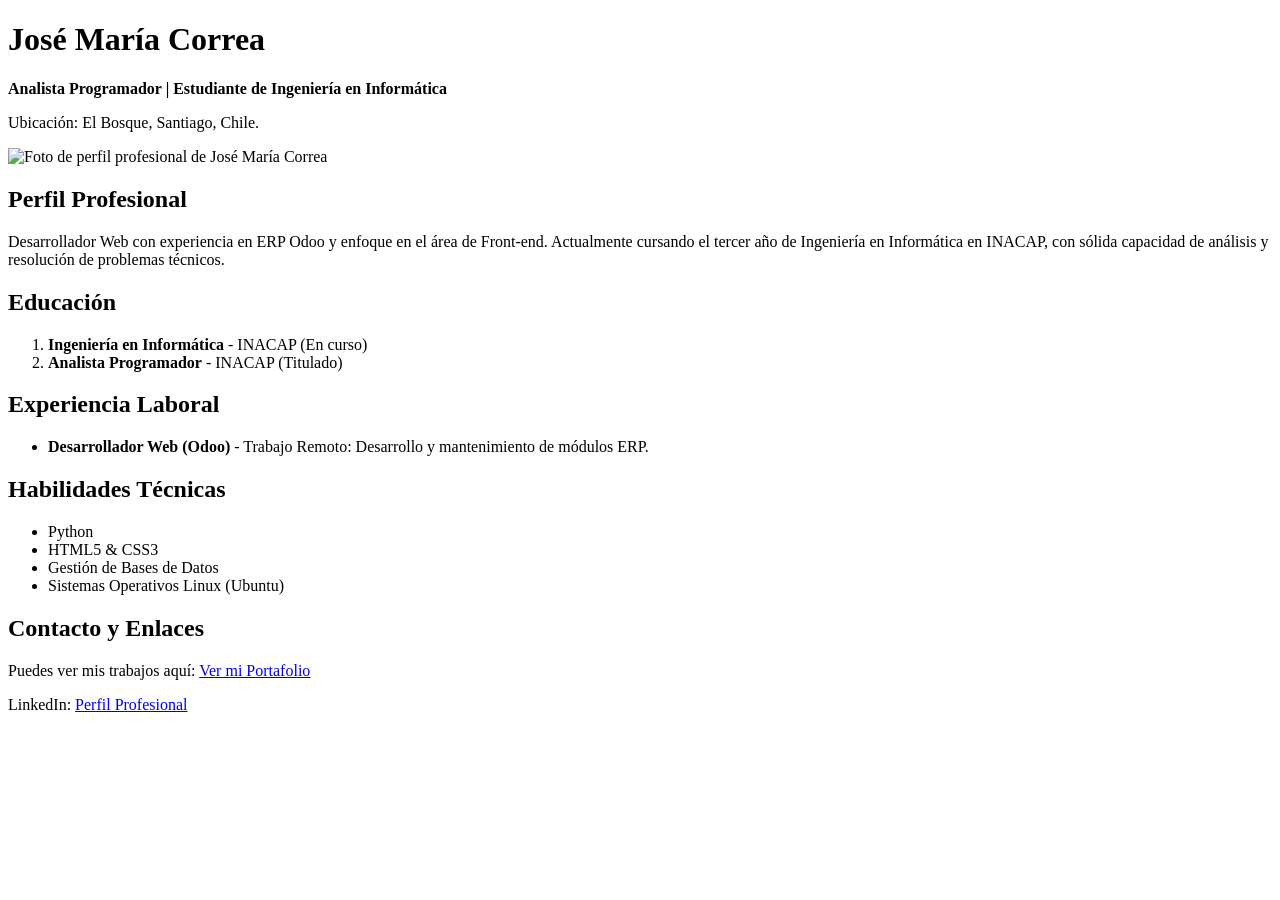
==== index.html @ b93e1100 "Primera versión de mi CV" ====
<!DOCTYPE html>
<html lang="es">

<head>
    <meta charset="UTF-8">
    <title>CV - José María Correa</title>
</head>

<body>

    <h1>José María Correa</h1>
    <p><strong>Analista Programador | Estudiante de Ingeniería en Informática</strong></p>
    <p>Ubicación: El Bosque, Santiago, Chile.</p>

    <img src="/Ejercicio 1/source/index/foto-perfil.jpeg" alt="Foto de perfil profesional de José María Correa"
        width="200">

    <h2>Perfil Profesional</h2>
    <p>Desarrollador Web con experiencia en ERP Odoo y enfoque en el área de Front-end. Actualmente cursando el tercer
        año de Ingeniería en Informática en INACAP, con sólida capacidad de análisis y resolución de problemas técnicos.
    </p>

    <h2>Educación</h2>
    <ol>
        <li><strong>Ingeniería en Informática</strong> - INACAP (En curso)</li>
        <li><strong>Analista Programador</strong> - INACAP (Titulado)</li>
    </ol>

    <h2>Experiencia Laboral</h2>
    <ul>
        <li><strong>Desarrollador Web (Odoo)</strong> - Trabajo Remoto: Desarrollo y mantenimiento de módulos ERP.</li>
        <!-- <li><strong>Analista Programador</strong> - Proyecto Social Municipal: Implementación de laboratorio tecnológico
            comunitario.</li> -->
    </ul>

    <h2>Habilidades Técnicas</h2>
    <ul>
        <li>Python</li>
        <li>HTML5 & CSS3</li>
        <li>Gestión de Bases de Datos</li>
        <li>Sistemas Operativos Linux (Ubuntu)</li>
    </ul>

    <h2>Contacto y Enlaces</h2>
    <p>Puedes ver mis trabajos aquí: <a href="portafolio.html">Ver mi Portafolio</a></p>
    <p>LinkedIn: <a href="https://www.linkedin.com/in/josemariacorrea/" target="_blank">Perfil Profesional</a></p>

</body>

</html>
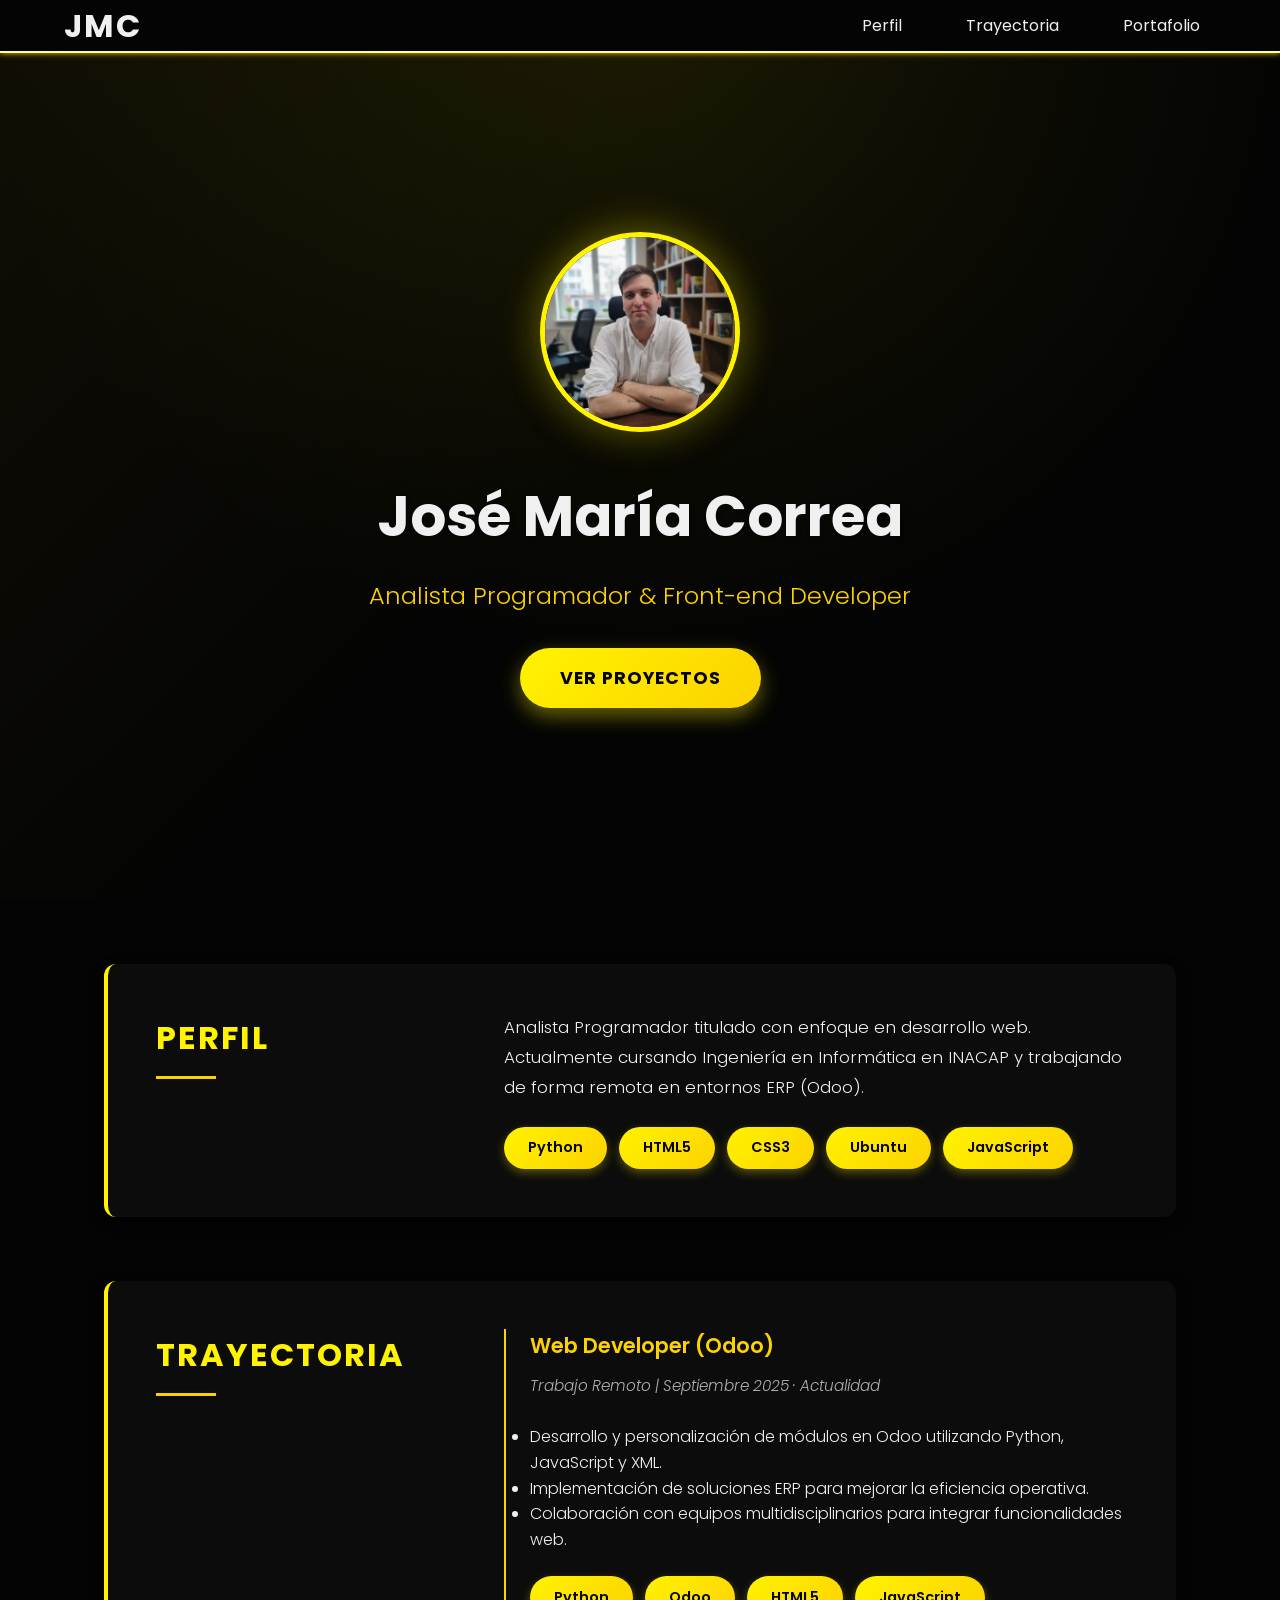
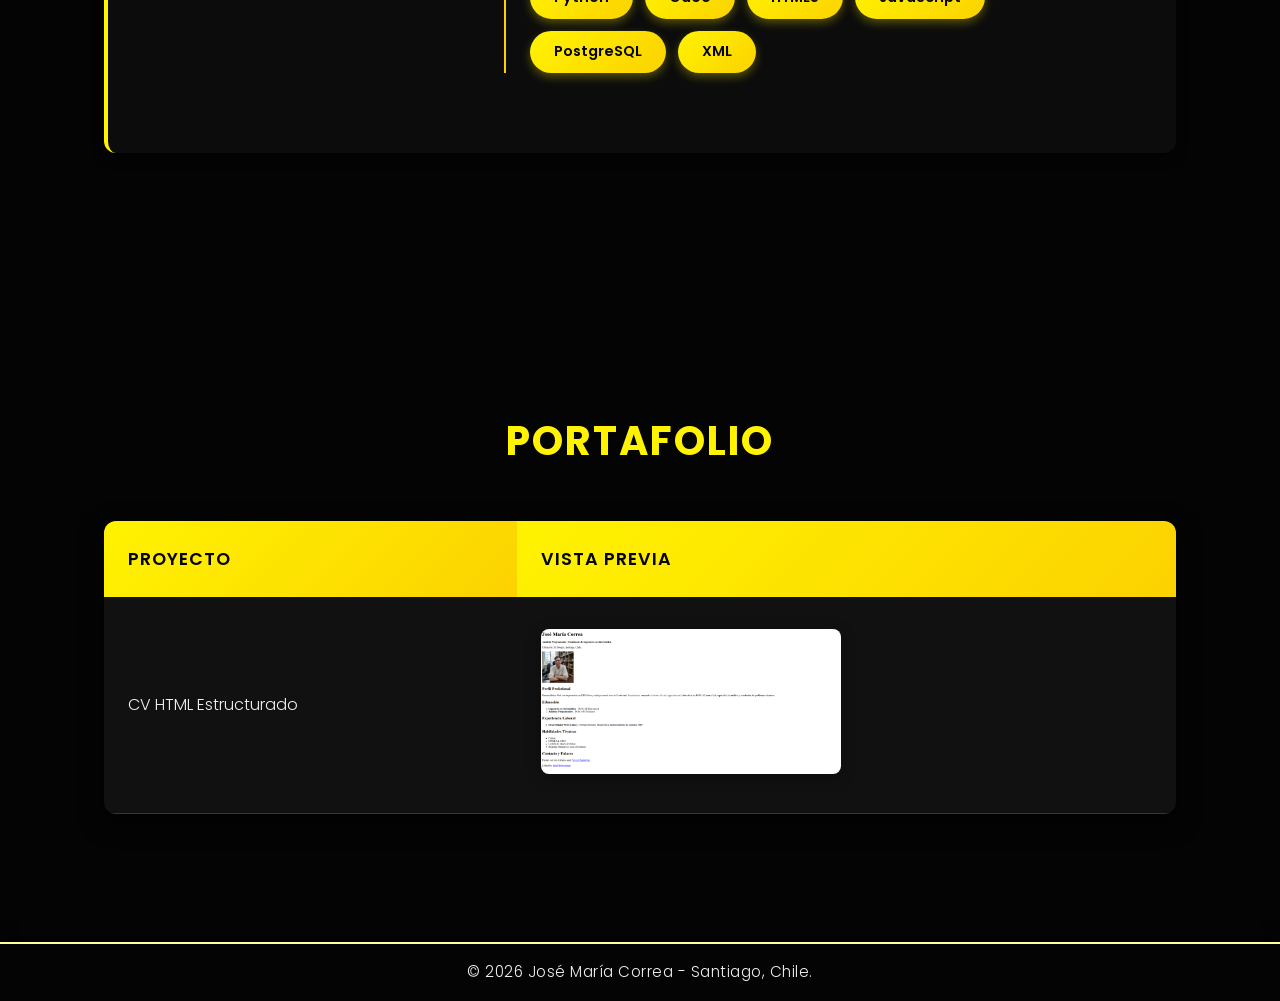
==== commit 589bd275: "Refactor: consolidate CV into a single page with modern design and reorganize file structure" ====
--- a/index.html
+++ b/index.html
@@ -3,48 +3,100 @@
 
 <head>
     <meta charset="UTF-8">
-    <title>CV - José María Correa</title>
+    <meta name="viewport" content="width=device-width, initial-scale=1.0">
+    <title>José María Correa | Web Developer</title>
+    <link rel="preconnect" href="https://fonts.googleapis.com">
+    <link rel="preconnect" href="https://fonts.gstatic.com" crossorigin>
+    <link href="https://fonts.googleapis.com/css2?family=Poppins:wght@300;400;600;700&display=swap" rel="stylesheet">
+    <link rel="stylesheet" href="style.css">
 </head>
 
 <body>
+    <nav class="navbar">
+        <a href="#inicio" class="logo">JMC</a>
 
-    <h1>José María Correa</h1>
-    <p><strong>Analista Programador | Estudiante de Ingeniería en Informática</strong></p>
-    <p>Ubicación: El Bosque, Santiago, Chile.</p>
+        <ul class="nav-links">
+            <li><a href="#Perfil">Perfil</a></li>
+            <li><a href="#Trayectoria">Trayectoria</a></li>
+            <li><a href="#portafolio">Portafolio</a></li>
+        </ul>
+    </nav>
 
-    <img src="/Ejercicio 1/source/index/foto-perfil.jpeg" alt="Foto de perfil profesional de José María Correa"
-        width="200">
 
-    <h2>Perfil Profesional</h2>
-    <p>Desarrollador Web con experiencia en ERP Odoo y enfoque en el área de Front-end. Actualmente cursando el tercer
-        año de Ingeniería en Informática en INACAP, con sólida capacidad de análisis y resolución de problemas técnicos.
-    </p>
+    <header id="inicio" class="hero">
+        <div class="hero-content">
+            <img src="source/foto-perfil.jpeg" alt="José María Correa" class="hero-img">
+            <h1>José María Correa</h1>
+            <p>Analista Programador & Front-end Developer</p>
+            <a href="#portafolio" class="cta-btn">Ver Proyectos</a>
+        </div>
+    </header>
 
-    <h2>Educación</h2>
-    <ol>
-        <li><strong>Ingeniería en Informática</strong> - INACAP (En curso)</li>
-        <li><strong>Analista Programador</strong> - INACAP (Titulado)</li>
-    </ol>
+    <div class="container">
+        <section id="Perfil" class="section-grid">
+            <div class="section-title">
+                <h2>Perfil</h2>
+            </div>
+            <div class="section-content">
+                <p>Analista Programador titulado con enfoque en desarrollo web. Actualmente cursando Ingeniería en
+                    Informática en INACAP y trabajando de forma remota en entornos ERP (Odoo).</p>
+                <div class="skills-tags">
+                    <span>Python</span> <span>HTML5</span> <span>CSS3</span> <span>Ubuntu</span> <span>JavaScript</span>
+                </div>
+            </div>
+        </section>
 
-    <h2>Experiencia Laboral</h2>
-    <ul>
-        <li><strong>Desarrollador Web (Odoo)</strong> - Trabajo Remoto: Desarrollo y mantenimiento de módulos ERP.</li>
-        <!-- <li><strong>Analista Programador</strong> - Proyecto Social Municipal: Implementación de laboratorio tecnológico
-            comunitario.</li> -->
-    </ul>
+        <section id="Trayectoria" class="section-grid">
+            <div class="section-title">
+                <h2>Trayectoria</h2>
+            </div>
+            <div class="section-content">
+                <div class="job">
+                    <h3>Web Developer (Odoo)</h3>
+                    <p><em>Trabajo Remoto | Septiembre 2025 · Actualidad</em></p>
+                    <ul>
+                        <li>Desarrollo y personalización de módulos en Odoo utilizando Python, JavaScript y XML.</li>
+                        <li>Implementación de soluciones ERP para mejorar la eficiencia operativa.</li>
+                        <li>Colaboración con equipos multidisciplinarios para integrar funcionalidades web.</li>
+                    </ul>
+                    <div class="skills-tags">
+                        <span>Python</span> <span>Odoo</span> <span>HTML5</span> <span>JavaScript</span>
+                        <span>PostgreSQL</span>
+                        <span>XML</span>
+                    </div>
+                </div>
+            </div>
+        </section>
+    </div>
 
-    <h2>Habilidades Técnicas</h2>
-    <ul>
-        <li>Python</li>
-        <li>HTML5 & CSS3</li>
-        <li>Gestión de Bases de Datos</li>
-        <li>Sistemas Operativos Linux (Ubuntu)</li>
-    </ul>
+    <section id="portafolio" class="portfolio-section">
+        <div class="container">
+            <h2>Portafolio</h2>
+            <table class="modern-table">
+                <thead>
+                    <tr>
+                        <th>Proyecto</th>
+                        <th>Vista Previa</th>
+                    </tr>
+                </thead>
+                <tbody>
+                    <tr>
+                        <td>CV HTML Estructurado</td>
+                        <td><img src="source/screenshot-cv.png" alt="Vista previa"></td>
+                    </tr>
+                    <!--                     
+                    <tr>
+                        <td>Ciber cafe comunitario municipalidad EL Bosque</td>
+                        <td>(Solo nombre)</td>
+                    </tr> -->
+                </tbody>
+            </table>
+        </div>
+    </section>
 
-    <h2>Contacto y Enlaces</h2>
-    <p>Puedes ver mis trabajos aquí: <a href="portafolio.html">Ver mi Portafolio</a></p>
-    <p>LinkedIn: <a href="https://www.linkedin.com/in/josemariacorrea/" target="_blank">Perfil Profesional</a></p>
-
+    <footer class="main-footer">
+        <p>© 2026 José María Correa - Santiago, Chile.</p>
+    </footer>
 </body>
 
 </html>
--- a/style.css
+++ b/style.css
@@ -0,0 +1,487 @@
+/* Fuente Poppins */
+@import url('https://fonts.googleapis.com/css2?family=Poppins:wght@300;400;600;700&display=swap');
+
+/* Colores y estilos */
+:root {
+    /* 60% - Color Dominante */
+    --bg-dark: #040404;
+    --color-black: #040404;
+
+    /* 30% - Color Secundario */
+    --text-white: #F0F0F0;
+    --color-white: #F0F0F0;
+    --color-grey: #B1B1B1;
+
+    /* 10% - Colores de Acento */
+    --primary: #FFF300;
+    /* Amarillo brillante */
+    --secondary: #fcd200;
+    /* Amarillo dorado */
+    --accent-light: #ffff99;
+    /* Amarillo claro */
+
+    /* Sombras y efectos */
+    --shadow-md: 0px 4px 12px rgba(0, 0, 0, 0.5);
+    --shadow-lg: 0px 8px 24px rgba(0, 0, 0, 0.7);
+    --shadow-yellow: 0px 0px 20px rgba(255, 243, 0, 0.3);
+
+    /* Espaciado */
+    --spacing-xs: 0.5rem;
+    --spacing-sm: 1rem;
+    --spacing-md: 2rem;
+    --spacing-lg: 4rem;
+}
+
+*,
+::after,
+::before {
+    margin: 0;
+    padding: 0;
+    box-sizing: border-box;
+}
+
+html {
+    font-size: 16px;
+    scroll-behavior: smooth;
+}
+
+body {
+    background-color: var(--bg-dark);
+    color: var(--text-white);
+    font-family: 'Poppins', sans-serif;
+    font-size: 1rem;
+    font-weight: 300;
+    line-height: 1.6;
+    overflow-x: hidden;
+}
+
+/* NAVBAR */
+.navbar {
+    position: fixed;
+    top: 0;
+    left: 0;
+    right: 0;
+    z-index: 1030;
+    display: flex;
+    flex-wrap: wrap;
+    align-items: center;
+    justify-content: space-between;
+    padding: 0 5%;
+    min-height: 50px;
+    background-color: var(--color-black);
+    border-bottom: 2px solid var(--accent-light);
+    box-shadow: 0px 0px 6px var(--secondary);
+    backdrop-filter: blur(10px);
+    transition: all 0.3s ease;
+}
+
+/* Estilo base del Logo */
+.logo {
+    font-size: 2rem;
+    font-weight: 700;
+    color: var(--text-white);
+    text-decoration: none;
+    transition: all 0.3s ease;
+    cursor: pointer;
+    letter-spacing: 2px;
+}
+
+/* Efecto al pasar el mouse */
+.logo:hover {
+    color: var(--secondary);
+    text-shadow: 0 0 15px var(--secondary), 0 0 30px var(--secondary);
+    transform: scale(1.05);
+}
+
+.nav-links {
+    display: flex;
+    list-style: none;
+    gap: 2rem;
+    align-items: center;
+}
+
+.nav-links a {
+    color: var(--text-white);
+    text-decoration: none;
+    font-weight: 400;
+    font-size: 1rem;
+    padding: 0.5rem 1rem;
+    border-radius: 4px;
+    transition: all 0.3s ease;
+    position: relative;
+}
+
+.nav-links a::after {
+    content: '';
+    position: absolute;
+    bottom: 0;
+    left: 50%;
+    transform: translateX(-50%);
+    width: 0;
+    height: 2px;
+    background: var(--secondary);
+    transition: width 0.3s ease;
+}
+
+.nav-links a:hover {
+    color: var(--secondary);
+}
+
+.nav-links a:hover::after {
+    width: 80%;
+}
+
+/* HERO SECTION */
+.hero {
+    min-height: 100vh;
+    display: flex;
+    justify-content: center;
+    align-items: center;
+    text-align: center;
+    padding: 120px 5% 80px;
+    background: radial-gradient(circle at top, rgba(255, 243, 0, 0.08) 0%, rgba(4, 4, 4, 1) 60%);
+    position: relative;
+    overflow: hidden;
+}
+
+.hero::before {
+    content: '';
+    position: absolute;
+    top: 0;
+    left: 0;
+    right: 0;
+    bottom: 0;
+    background: linear-gradient(135deg, rgba(252, 210, 0, 0.05) 0%, transparent 50%);
+    pointer-events: none;
+}
+
+.hero-content {
+    position: relative;
+    z-index: 1;
+    max-width: 800px;
+}
+
+.hero-img {
+    width: 200px;
+    height: 200px;
+    border-radius: 50%;
+    border: 5px solid var(--primary);
+    margin-bottom: 2rem;
+    box-shadow: 0 0 40px rgba(255, 243, 0, 0.4), 0 10px 30px rgba(0, 0, 0, 0.5);
+    transition: transform 0.3s ease;
+}
+
+.hero-img:hover {
+    transform: scale(1.05);
+}
+
+.hero h1 {
+    font-size: 3.5rem;
+    font-weight: 700;
+    margin-bottom: 1rem;
+    color: var(--text-white);
+    text-shadow: 2px 2px 4px rgba(0, 0, 0, 0.3);
+}
+
+.hero p {
+    font-size: 1.5rem;
+    font-weight: 300;
+    margin-bottom: 2rem;
+    color: var(--secondary);
+}
+
+.cta-btn {
+    display: inline-block;
+    padding: 1rem 2.5rem;
+    background: linear-gradient(135deg, var(--primary) 0%, var(--secondary) 100%);
+    color: var(--bg-dark);
+    text-decoration: none;
+    font-weight: 700;
+    font-size: 1.1rem;
+    border-radius: 50px;
+    box-shadow: 0 8px 20px rgba(255, 243, 0, 0.4);
+    transition: all 0.3s ease;
+    text-transform: uppercase;
+    letter-spacing: 1px;
+}
+
+.cta-btn:hover {
+    transform: translateY(-3px);
+    box-shadow: 0 12px 30px rgba(255, 243, 0, 0.6), 0 0 40px rgba(252, 210, 0, 0.4);
+}
+
+/* CONTAINER SYSTEM */
+.container {
+    width: 100%;
+    padding: var(--spacing-lg) 5%;
+    margin: 0 auto;
+    max-width: 1200px;
+}
+
+/* Grid Layout */
+.section-grid {
+    display: grid;
+    grid-template-columns: 300px 1fr;
+    gap: 3rem;
+    margin-bottom: 4rem;
+    padding: 3rem;
+    background: rgba(240, 240, 240, 0.03);
+    border-radius: 12px;
+    border-left: 4px solid var(--primary);
+    box-shadow: var(--shadow-md);
+    transition: all 0.3s ease;
+}
+
+.section-grid:hover {
+    transform: translateY(-5px);
+    box-shadow: var(--shadow-lg);
+}
+
+.section-title h2 {
+    color: var(--primary);
+    text-transform: uppercase;
+    font-size: 2rem;
+    font-weight: 700;
+    letter-spacing: 2px;
+    position: relative;
+    padding-bottom: 1rem;
+}
+
+.section-title h2::after {
+    content: '';
+    position: absolute;
+    bottom: 0;
+    left: 0;
+    width: 60px;
+    height: 3px;
+    background: var(--secondary);
+}
+
+.section-content {
+    color: var(--text-white);
+}
+
+.section-content p {
+    margin-bottom: 1.5rem;
+    font-size: 1.05rem;
+    line-height: 1.8;
+}
+
+.section-content h3 {
+    color: var(--secondary);
+    font-weight: 600;
+    font-size: 1.3rem;
+    margin-bottom: 0.5rem;
+}
+
+.section-content em {
+    color: var(--color-grey);
+    font-size: 0.95rem;
+}
+
+.job {
+    margin-bottom: 2rem;
+    padding-left: 1.5rem;
+    border-left: 2px solid var(--secondary);
+}
+
+/* Skills Tags */
+.skills-tags {
+    display: flex;
+    flex-wrap: wrap;
+    gap: 0.75rem;
+    margin-top: 1.5rem;
+}
+
+.skills-tags span {
+    display: inline-block;
+    background: linear-gradient(135deg, var(--primary) 0%, var(--secondary) 100%);
+    color: var(--bg-dark);
+    padding: 0.6rem 1.5rem;
+    border-radius: 25px;
+    font-size: 0.9rem;
+    font-weight: 600;
+    box-shadow: 0 4px 10px rgba(255, 243, 0, 0.3);
+    transition: all 0.3s ease;
+}
+
+.skills-tags span:hover {
+    transform: translateY(-2px);
+    box-shadow: 0 6px 15px rgba(255, 243, 0, 0.6), 0 0 20px rgba(252, 210, 0, 0.4);
+}
+
+/* PORTAFOLIO SECTION */
+.portfolio-section {
+    padding: var(--spacing-lg) 0;
+    background: linear-gradient(180deg, rgba(4, 4, 4, 1) 0%, rgba(4, 4, 4, 0.98) 100%);
+}
+
+.portfolio-section h2 {
+    text-align: center;
+    color: var(--primary);
+    font-size: 2.5rem;
+    font-weight: 700;
+    text-transform: uppercase;
+    margin-bottom: 3rem;
+    letter-spacing: 2px;
+}
+
+/* Tabla de Portafolio */
+.modern-table {
+    width: 100%;
+    border-collapse: separate;
+    border-spacing: 0;
+    margin-top: 2rem;
+    border-radius: 12px;
+    overflow: hidden;
+    box-shadow: var(--shadow-lg);
+}
+
+.modern-table th {
+    background: linear-gradient(135deg, var(--primary) 0%, var(--secondary) 100%);
+    color: var(--bg-dark);
+    padding: 1.5rem;
+    font-weight: 600;
+    font-size: 1.1rem;
+    text-align: left;
+    text-transform: uppercase;
+    letter-spacing: 1px;
+}
+
+.modern-table td {
+    background: rgba(240, 240, 240, 0.05);
+    border-bottom: 1px solid rgba(252, 210, 0, 0.2);
+    padding: 2rem 1.5rem;
+    color: var(--text-white);
+    font-size: 1rem;
+}
+
+.modern-table tr:hover td {
+    background: rgba(255, 243, 0, 0.08);
+}
+
+.modern-table img {
+    max-width: 300px;
+    border-radius: 8px;
+    box-shadow: 0 4px 15px rgba(0, 0, 0, 0.3);
+    transition: transform 0.3s ease;
+}
+
+.modern-table img:hover {
+    transform: scale(1.05);
+}
+
+/* FOOTER */
+.main-footer {
+    background: var(--color-black);
+    border-top: 2px solid var(--accent-light);
+    padding: 1rem 5%;
+    text-align: center;
+    box-shadow: 0 -4px 12px rgba(0, 0, 0, 0.5);
+}
+
+.main-footer p {
+    color: var(--text-white);
+    font-size: 0.95rem;
+    margin: 0;
+    letter-spacing: 0.5px;
+}
+
+/* RESPONSIVE DESIGN */
+
+/* Tablets y pantallas medianas */
+@media (max-width: 992px) {
+    .hero h1 {
+        font-size: 2.5rem;
+    }
+
+    .hero p {
+        font-size: 1.2rem;
+    }
+
+    .section-grid {
+        grid-template-columns: 1fr;
+        gap: 2rem;
+        padding: 2rem;
+    }
+
+    .section-title h2 {
+        font-size: 1.5rem;
+    }
+}
+
+/* Mobile */
+@media (max-width: 768px) {
+    .navbar {
+        flex-direction: column;
+        min-height: auto;
+        padding: 1rem 5%;
+    }
+
+    .logo {
+        font-size: 1.5rem;
+        margin-bottom: 0.5rem;
+    }
+
+    .nav-links {
+        gap: 1rem;
+        flex-wrap: wrap;
+        justify-content: center;
+    }
+
+    .nav-links a {
+        font-size: 0.9rem;
+        padding: 0.4rem 0.8rem;
+    }
+
+    .hero {
+        padding: 140px 5% 60px;
+    }
+
+    .hero h1 {
+        font-size: 2rem;
+    }
+
+    .hero p {
+        font-size: 1rem;
+    }
+
+    .hero-img {
+        width: 150px;
+        height: 150px;
+    }
+
+    .cta-btn {
+        padding: 0.8rem 2rem;
+        font-size: 1rem;
+    }
+
+    .section-grid {
+        padding: 1.5rem;
+        gap: 1.5rem;
+    }
+
+    .modern-table img {
+        max-width: 100%;
+    }
+
+    .container {
+        padding: var(--spacing-md) 5%;
+    }
+}
+
+/* Small mobile */
+@media (max-width: 480px) {
+    html {
+        font-size: 14px;
+    }
+
+    .portfolio-section h2 {
+        font-size: 1.8rem;
+    }
+
+    .modern-table th,
+    .modern-table td {
+        padding: 1rem;
+    }
+}
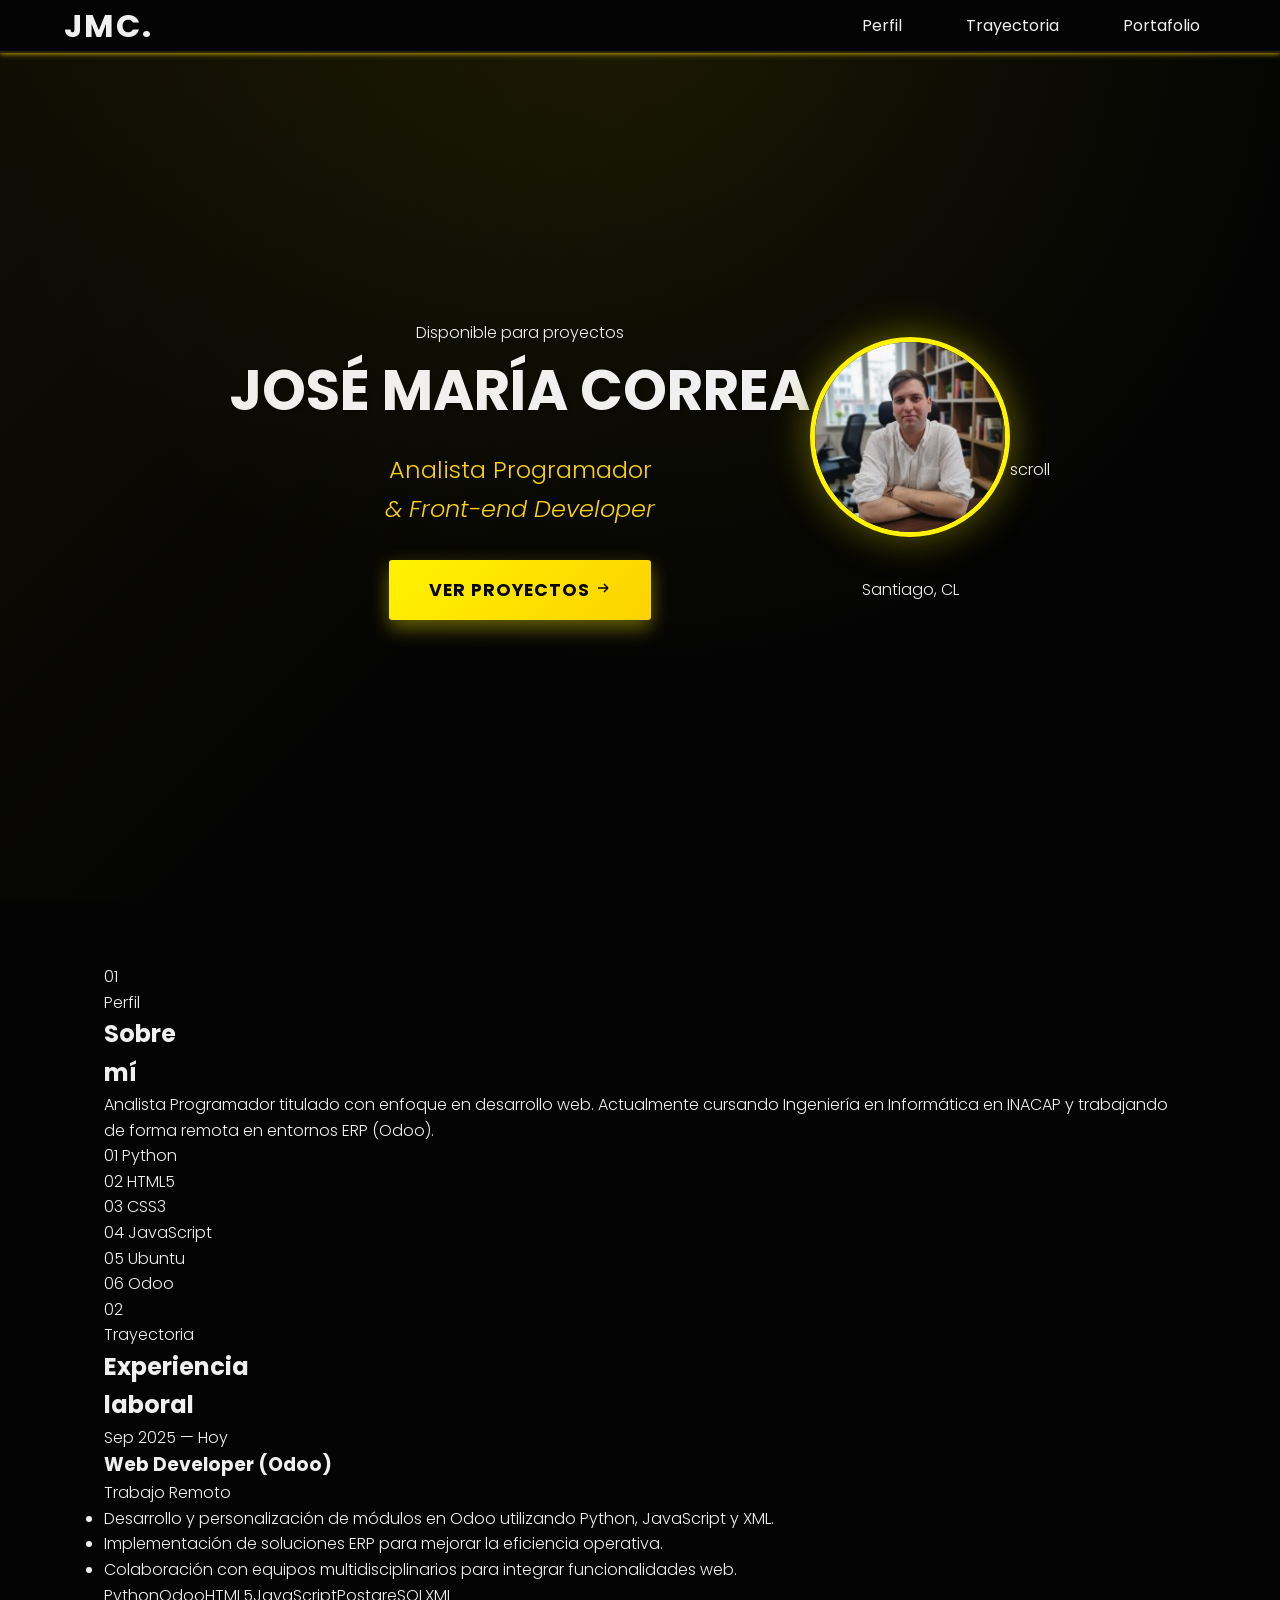
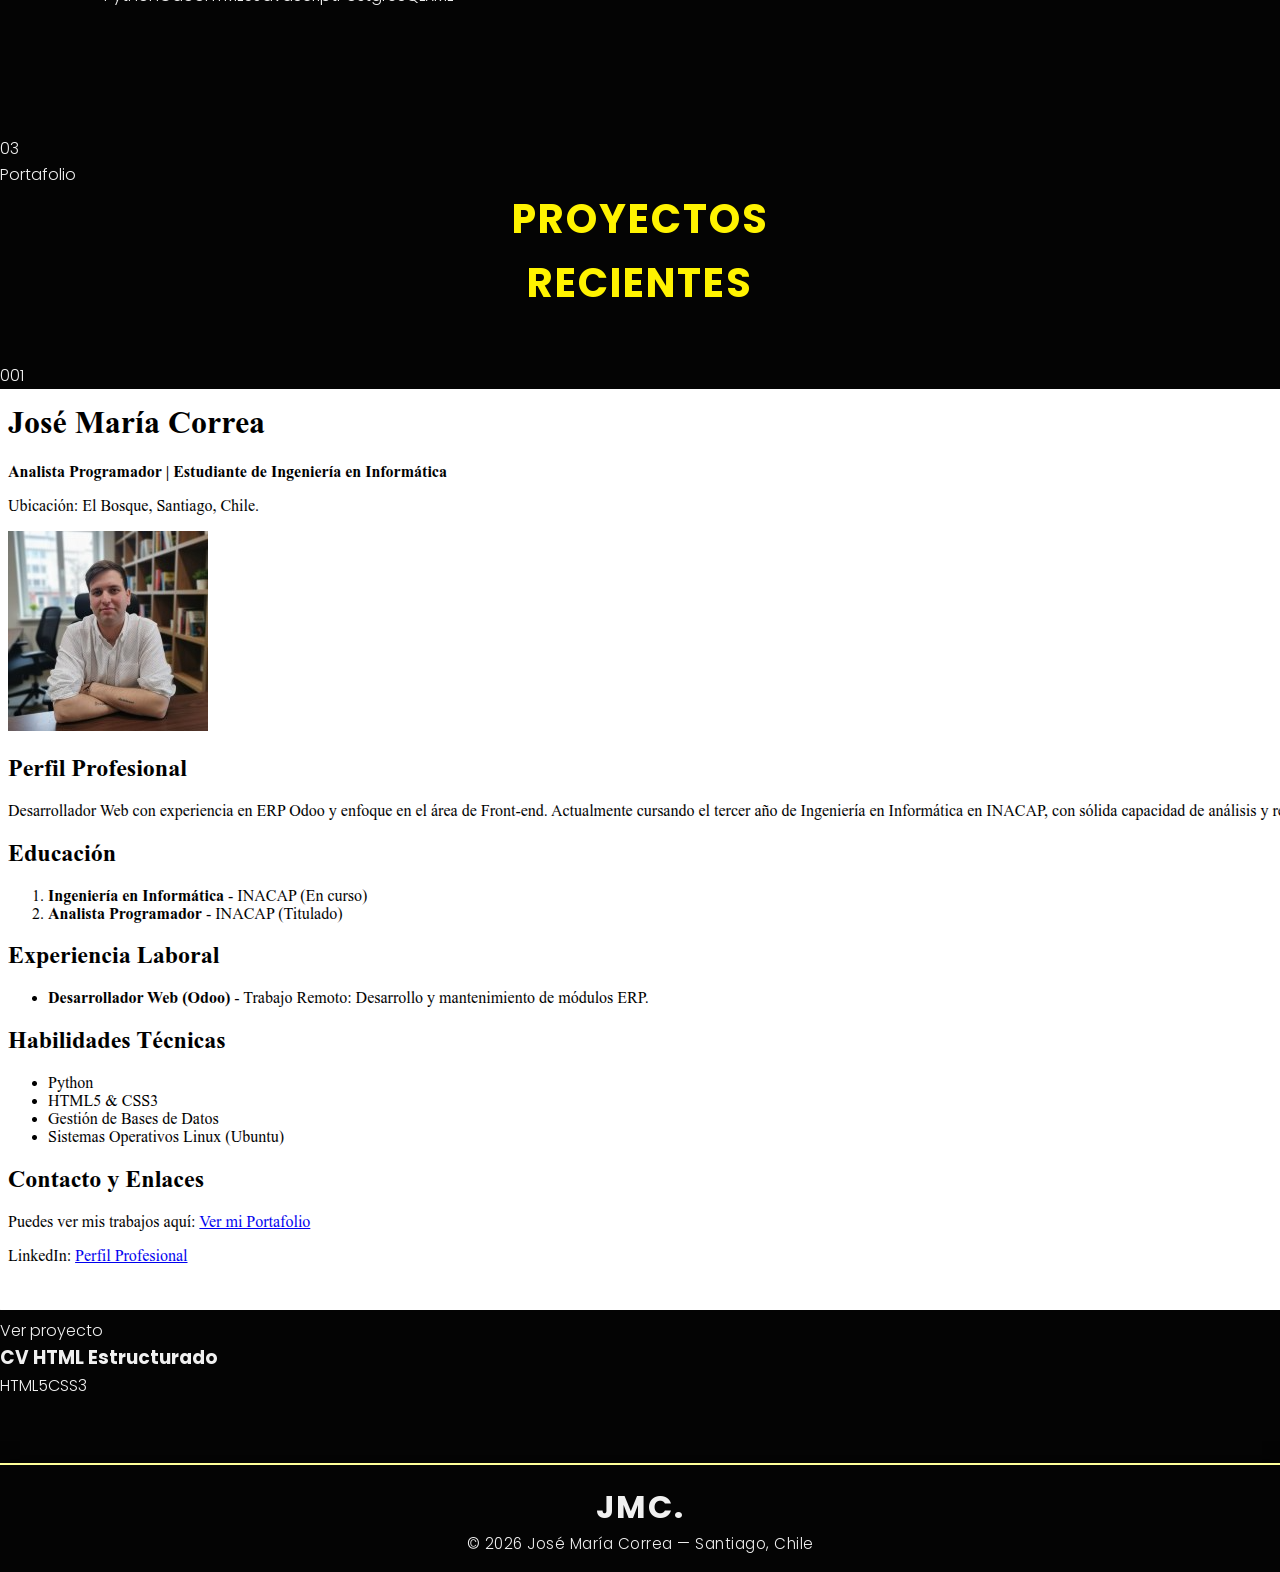
==== commit 2804d9f3: "Actualizar portfolio: index.html, style.css y main.js" ====
--- a/index.html
+++ b/index.html
@@ -7,96 +7,161 @@
     <title>José María Correa | Web Developer</title>
     <link rel="preconnect" href="https://fonts.googleapis.com">
     <link rel="preconnect" href="https://fonts.gstatic.com" crossorigin>
-    <link href="https://fonts.googleapis.com/css2?family=Poppins:wght@300;400;600;700&display=swap" rel="stylesheet">
+    <link href="https://fonts.googleapis.com/css2?family=Bebas+Neue&family=DM+Sans:wght@300;400;500&family=DM+Mono:wght@400;500&display=swap" rel="stylesheet">
     <link rel="stylesheet" href="style.css">
 </head>
 
 <body>
+
+    <!-- CURSOR -->
+    <div class="cursor"></div>
+    <div class="cursor-follower"></div>
+
+    <!-- NAVBAR -->
     <nav class="navbar">
-        <a href="#inicio" class="logo">JMC</a>
-
+        <a href="#inicio" class="logo">JMC<span class="logo-dot">.</span></a>
         <ul class="nav-links">
-            <li><a href="#Perfil">Perfil</a></li>
-            <li><a href="#Trayectoria">Trayectoria</a></li>
-            <li><a href="#portafolio">Portafolio</a></li>
+            <li><a href="#perfil" data-text="Perfil">Perfil</a></li>
+            <li><a href="#trayectoria" data-text="Trayectoria">Trayectoria</a></li>
+            <li><a href="#portafolio" data-text="Portafolio">Portafolio</a></li>
         </ul>
     </nav>
 
+    <!-- HERO -->
+    <header id="inicio" class="hero">
+        <div class="hero-noise"></div>
 
-    <header id="inicio" class="hero">
-        <div class="hero-content">
-            <img src="source/foto-perfil.jpeg" alt="José María Correa" class="hero-img">
-            <h1>José María Correa</h1>
-            <p>Analista Programador & Front-end Developer</p>
-            <a href="#portafolio" class="cta-btn">Ver Proyectos</a>
+        <div class="hero-left">
+            <div class="hero-label reveal-left">Disponible para proyectos</div>
+            <h1 class="hero-name reveal-up">
+                <span>JOSÉ</span>
+                <span class="name-outlined">MARÍA</span>
+                <span>CORREA</span>
+            </h1>
+            <p class="hero-role reveal-up delay-1">Analista Programador<br><em>& Front-end Developer</em></p>
+            <a href="#portafolio" class="cta-btn reveal-up delay-2">
+                <span>Ver Proyectos</span>
+                <svg width="16" height="16" viewBox="0 0 16 16" fill="none">
+                    <path d="M3 8H13M13 8L9 4M13 8L9 12" stroke="currentColor" stroke-width="1.5"/>
+                </svg>
+            </a>
+        </div>
+
+        <div class="hero-right">
+            <div class="img-wrapper reveal-right">
+                <img src="source/foto-perfil.jpeg" alt="José María Correa" class="hero-img">
+                <div class="img-border"></div>
+                <div class="img-tag">
+                    <span class="mono">Santiago, CL</span>
+                </div>
+            </div>
+        </div>
+
+        <div class="hero-scroll">
+            <span class="mono">scroll</span>
+            <div class="scroll-line"></div>
         </div>
     </header>
 
-    <div class="container">
-        <section id="Perfil" class="section-grid">
-            <div class="section-title">
-                <h2>Perfil</h2>
+    <!-- MAIN CONTENT -->
+    <main class="container">
+
+        <!-- PERFIL -->
+        <section id="perfil" class="section reveal-section">
+            <div class="section-eyebrow">
+                <span class="mono">01</span>
+                <div class="eyebrow-line"></div>
+                <span class="mono">Perfil</span>
             </div>
-            <div class="section-content">
-                <p>Analista Programador titulado con enfoque en desarrollo web. Actualmente cursando Ingeniería en
-                    Informática en INACAP y trabajando de forma remota en entornos ERP (Odoo).</p>
-                <div class="skills-tags">
-                    <span>Python</span> <span>HTML5</span> <span>CSS3</span> <span>Ubuntu</span> <span>JavaScript</span>
+            <div class="section-body">
+                <h2 class="section-heading">Sobre<br><span class="outlined">mí</span></h2>
+                <div class="section-text">
+                    <p>Analista Programador titulado con enfoque en desarrollo web. Actualmente cursando Ingeniería en Informática en INACAP y trabajando de forma remota en entornos ERP (Odoo).</p>
+                    <div class="skills-grid">
+                        <div class="skill-item"><span class="mono">01</span> Python</div>
+                        <div class="skill-item"><span class="mono">02</span> HTML5</div>
+                        <div class="skill-item"><span class="mono">03</span> CSS3</div>
+                        <div class="skill-item"><span class="mono">04</span> JavaScript</div>
+                        <div class="skill-item"><span class="mono">05</span> Ubuntu</div>
+                        <div class="skill-item"><span class="mono">06</span> Odoo</div>
+                    </div>
                 </div>
             </div>
         </section>
 
-        <section id="Trayectoria" class="section-grid">
-            <div class="section-title">
-                <h2>Trayectoria</h2>
+        <!-- TRAYECTORIA -->
+        <section id="trayectoria" class="section reveal-section">
+            <div class="section-eyebrow">
+                <span class="mono">02</span>
+                <div class="eyebrow-line"></div>
+                <span class="mono">Trayectoria</span>
             </div>
-            <div class="section-content">
-                <div class="job">
-                    <h3>Web Developer (Odoo)</h3>
-                    <p><em>Trabajo Remoto | Septiembre 2025 · Actualidad</em></p>
-                    <ul>
-                        <li>Desarrollo y personalización de módulos en Odoo utilizando Python, JavaScript y XML.</li>
-                        <li>Implementación de soluciones ERP para mejorar la eficiencia operativa.</li>
-                        <li>Colaboración con equipos multidisciplinarios para integrar funcionalidades web.</li>
-                    </ul>
-                    <div class="skills-tags">
-                        <span>Python</span> <span>Odoo</span> <span>HTML5</span> <span>JavaScript</span>
-                        <span>PostgreSQL</span>
-                        <span>XML</span>
+            <div class="section-body">
+                <h2 class="section-heading">Experiencia<br><span class="outlined">laboral</span></h2>
+                <div class="timeline">
+                    <div class="timeline-item">
+                        <div class="timeline-meta">
+                            <span class="mono timeline-date">Sep 2025 — Hoy</span>
+                            <div class="timeline-dot"></div>
+                        </div>
+                        <div class="timeline-content">
+                            <h3>Web Developer <span class="accent">(Odoo)</span></h3>
+                            <p class="timeline-company">Trabajo Remoto</p>
+                            <ul>
+                                <li>Desarrollo y personalización de módulos en Odoo utilizando Python, JavaScript y XML.</li>
+                                <li>Implementación de soluciones ERP para mejorar la eficiencia operativa.</li>
+                                <li>Colaboración con equipos multidisciplinarios para integrar funcionalidades web.</li>
+                            </ul>
+                            <div class="tags">
+                                <span>Python</span><span>Odoo</span><span>HTML5</span><span>JavaScript</span><span>PostgreSQL</span><span>XML</span>
+                            </div>
+                        </div>
                     </div>
                 </div>
             </div>
         </section>
-    </div>
 
+    </main>
+
+    <!-- PORTAFOLIO -->
     <section id="portafolio" class="portfolio-section">
-        <div class="container">
-            <h2>Portafolio</h2>
-            <table class="modern-table">
-                <thead>
-                    <tr>
-                        <th>Proyecto</th>
-                        <th>Vista Previa</th>
-                    </tr>
-                </thead>
-                <tbody>
-                    <tr>
-                        <td>CV HTML Estructurado</td>
-                        <td><img src="source/screenshot-cv.png" alt="Vista previa"></td>
-                    </tr>
-                    <!--                     
-                    <tr>
-                        <td>Ciber cafe comunitario municipalidad EL Bosque</td>
-                        <td>(Solo nombre)</td>
-                    </tr> -->
-                </tbody>
-            </table>
+        <div class="portfolio-header reveal-section">
+            <div class="section-eyebrow">
+                <span class="mono">03</span>
+                <div class="eyebrow-line"></div>
+                <span class="mono">Portafolio</span>
+            </div>
+            <h2 class="section-heading">Proyectos<br><span class="outlined">recientes</span></h2>
+        </div>
+
+        <div class="projects-grid">
+            <article class="project-card reveal-section">
+                <div class="project-number mono">001</div>
+                <div class="project-img-wrap">
+                    <img src="source/screenshot-cv.png" alt="CV HTML Estructurado">
+                    <div class="project-overlay">
+                        <span>Ver proyecto</span>
+                    </div>
+                </div>
+                <div class="project-info">
+                    <h3>CV HTML Estructurado</h3>
+                    <div class="tags">
+                        <span>HTML5</span><span>CSS3</span>
+                    </div>
+                </div>
+            </article>
         </div>
     </section>
 
+    <!-- FOOTER -->
     <footer class="main-footer">
-        <p>© 2026 José María Correa - Santiago, Chile.</p>
+        <div class="footer-inner">
+            <span class="logo">JMC<span class="logo-dot">.</span></span>
+            <p class="mono">© 2026 José María Correa — Santiago, Chile</p>
+        </div>
     </footer>
+
+    <script src="main.js"></script>
 </body>
 
-</html>+</html>
--- a/style.css
+++ b/style.css
@@ -106,7 +106,7 @@
     font-weight: 400;
     font-size: 1rem;
     padding: 0.5rem 1rem;
-    border-radius: 4px;
+    border-radius: 0px;
     transition: all 0.3s ease;
     position: relative;
 }
@@ -198,7 +198,7 @@
     text-decoration: none;
     font-weight: 700;
     font-size: 1.1rem;
-    border-radius: 50px;
+    border-radius: 3px;
     box-shadow: 0 8px 20px rgba(255, 243, 0, 0.4);
     transition: all 0.3s ease;
     text-transform: uppercase;
@@ -226,7 +226,7 @@
     margin-bottom: 4rem;
     padding: 3rem;
     background: rgba(240, 240, 240, 0.03);
-    border-radius: 12px;
+    border-radius: 2px;
     border-left: 4px solid var(--primary);
     box-shadow: var(--shadow-md);
     transition: all 0.3s ease;
@@ -298,7 +298,7 @@
     background: linear-gradient(135deg, var(--primary) 0%, var(--secondary) 100%);
     color: var(--bg-dark);
     padding: 0.6rem 1.5rem;
-    border-radius: 25px;
+    border-radius: 2px;
     font-size: 0.9rem;
     font-weight: 600;
     box-shadow: 0 4px 10px rgba(255, 243, 0, 0.3);
@@ -332,7 +332,7 @@
     border-collapse: separate;
     border-spacing: 0;
     margin-top: 2rem;
-    border-radius: 12px;
+    border-radius: 2px;
     overflow: hidden;
     box-shadow: var(--shadow-lg);
 }
@@ -362,7 +362,7 @@
 
 .modern-table img {
     max-width: 300px;
-    border-radius: 8px;
+    border-radius: 2px;
     box-shadow: 0 4px 15px rgba(0, 0, 0, 0.3);
     transition: transform 0.3s ease;
 }
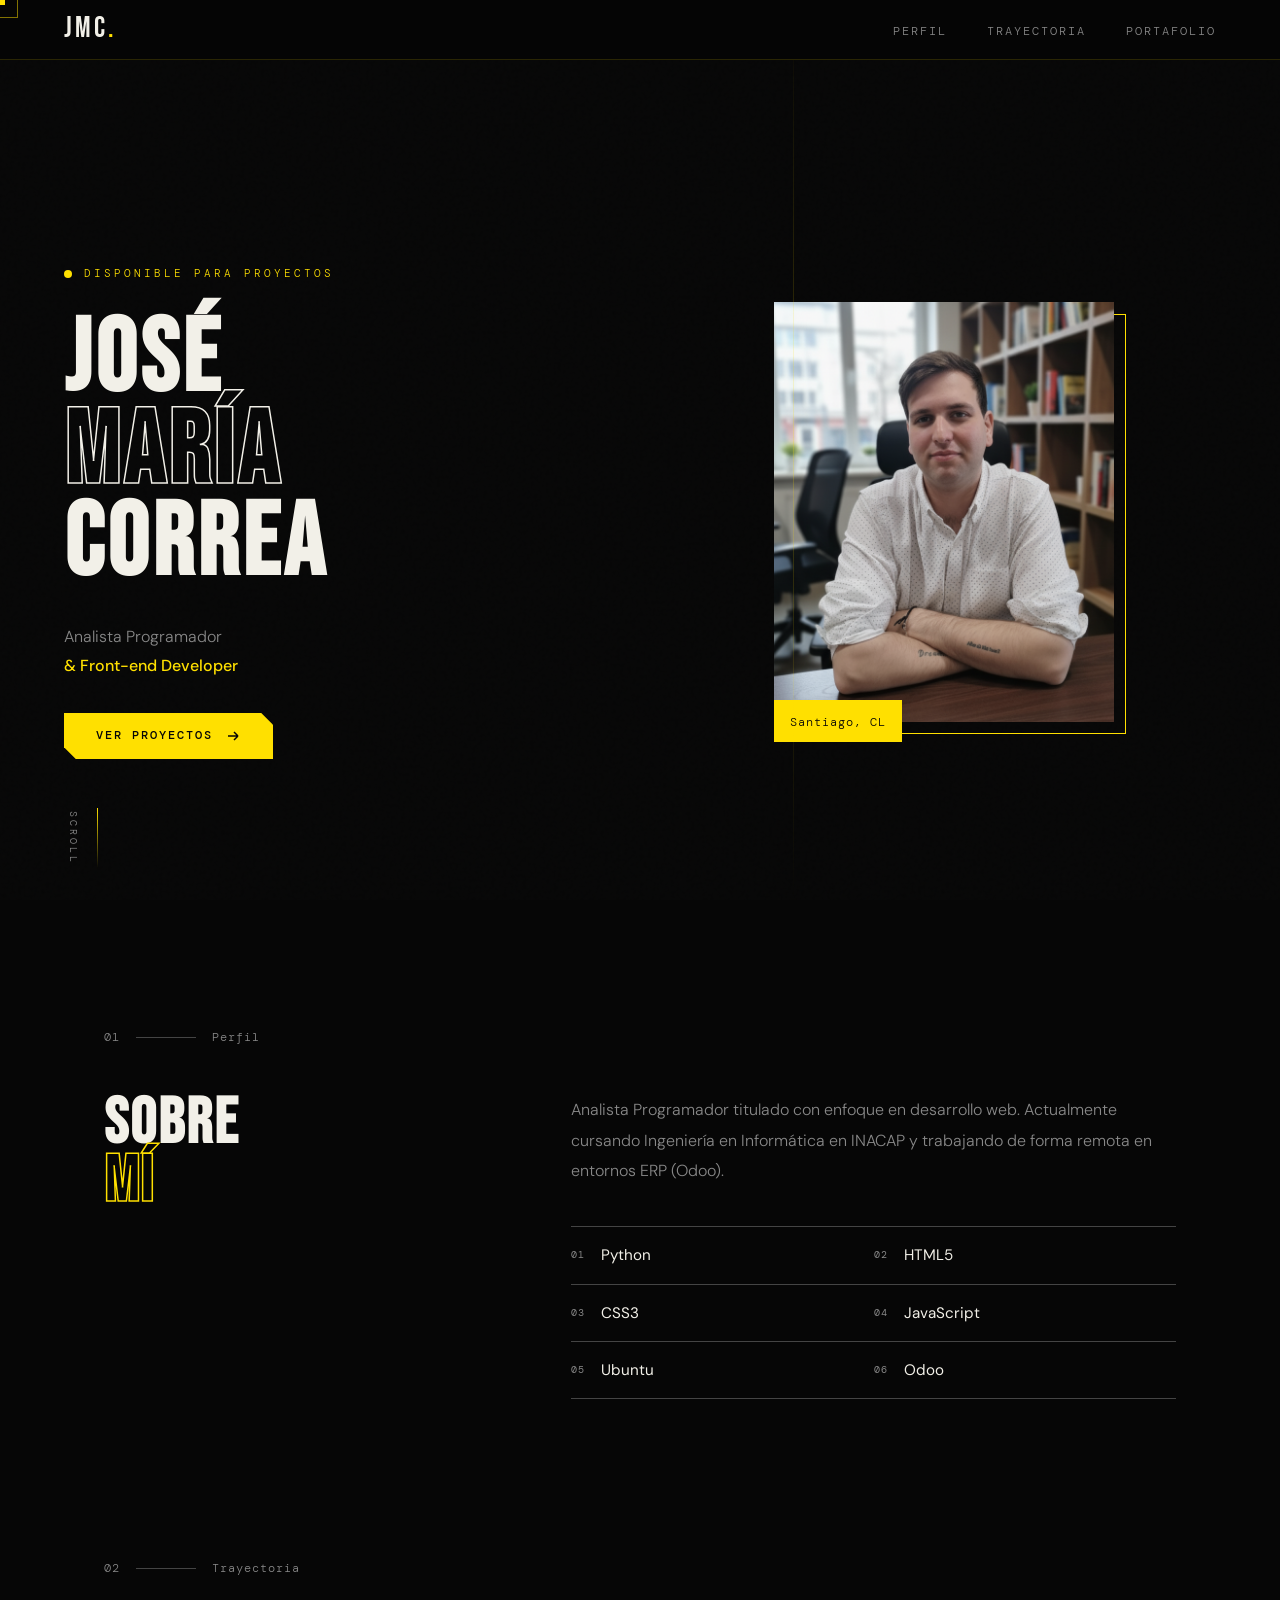
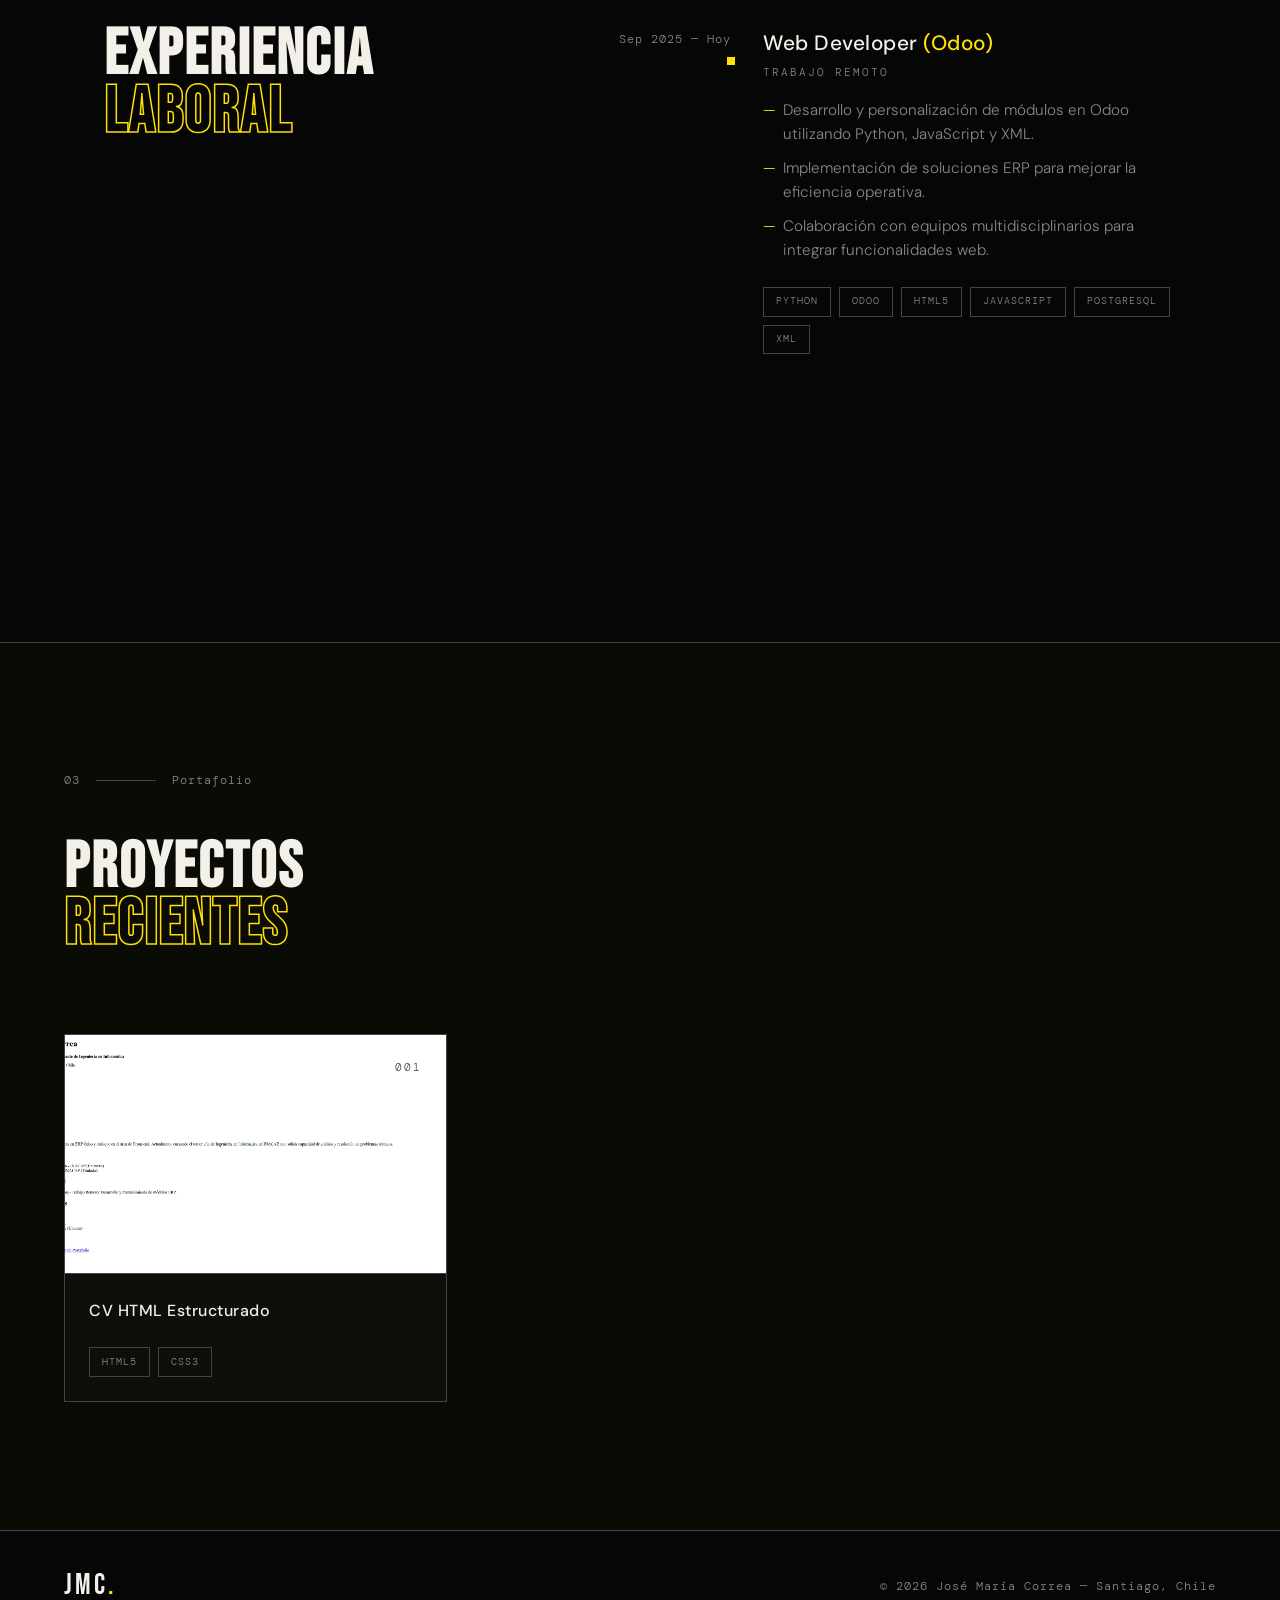
==== commit 077db784: "Actualización de foto" ====
--- a/index.html
+++ b/index.html
@@ -7,7 +7,9 @@
     <title>José María Correa | Web Developer</title>
     <link rel="preconnect" href="https://fonts.googleapis.com">
     <link rel="preconnect" href="https://fonts.gstatic.com" crossorigin>
-    <link href="https://fonts.googleapis.com/css2?family=Bebas+Neue&family=DM+Sans:wght@300;400;500&family=DM+Mono:wght@400;500&display=swap" rel="stylesheet">
+    <link
+        href="https://fonts.googleapis.com/css2?family=Bebas+Neue&family=DM+Sans:wght@300;400;500&family=DM+Mono:wght@400;500&display=swap"
+        rel="stylesheet">
     <link rel="stylesheet" href="style.css">
 </head>
 
@@ -42,14 +44,14 @@
             <a href="#portafolio" class="cta-btn reveal-up delay-2">
                 <span>Ver Proyectos</span>
                 <svg width="16" height="16" viewBox="0 0 16 16" fill="none">
-                    <path d="M3 8H13M13 8L9 4M13 8L9 12" stroke="currentColor" stroke-width="1.5"/>
+                    <path d="M3 8H13M13 8L9 4M13 8L9 12" stroke="currentColor" stroke-width="1.5" />
                 </svg>
             </a>
         </div>
 
         <div class="hero-right">
             <div class="img-wrapper reveal-right">
-                <img src="source/foto-perfil.jpeg" alt="José María Correa" class="hero-img">
+                <img src="source/foto-perfil.png" alt="José María Correa" class="hero-img">
                 <div class="img-border"></div>
                 <div class="img-tag">
                     <span class="mono">Santiago, CL</span>
@@ -76,7 +78,8 @@
             <div class="section-body">
                 <h2 class="section-heading">Sobre<br><span class="outlined">mí</span></h2>
                 <div class="section-text">
-                    <p>Analista Programador titulado con enfoque en desarrollo web. Actualmente cursando Ingeniería en Informática en INACAP y trabajando de forma remota en entornos ERP (Odoo).</p>
+                    <p>Analista Programador titulado con enfoque en desarrollo web. Actualmente cursando Ingeniería en
+                        Informática en INACAP y trabajando de forma remota en entornos ERP (Odoo).</p>
                     <div class="skills-grid">
                         <div class="skill-item"><span class="mono">01</span> Python</div>
                         <div class="skill-item"><span class="mono">02</span> HTML5</div>
@@ -108,7 +111,8 @@
                             <h3>Web Developer <span class="accent">(Odoo)</span></h3>
                             <p class="timeline-company">Trabajo Remoto</p>
                             <ul>
-                                <li>Desarrollo y personalización de módulos en Odoo utilizando Python, JavaScript y XML.</li>
+                                <li>Desarrollo y personalización de módulos en Odoo utilizando Python, JavaScript y XML.
+                                </li>
                                 <li>Implementación de soluciones ERP para mejorar la eficiencia operativa.</li>
                                 <li>Colaboración con equipos multidisciplinarios para integrar funcionalidades web.</li>
                             </ul>
@@ -164,4 +168,4 @@
     <script src="main.js"></script>
 </body>
 
-</html>
+</html>
--- a/style.css
+++ b/style.css
@@ -1,40 +1,26 @@
-/* Fuente Poppins */
-@import url('https://fonts.googleapis.com/css2?family=Poppins:wght@300;400;600;700&display=swap');
-
-/* Colores y estilos */
+@import url('https://fonts.googleapis.com/css2?family=Bebas+Neue&family=DM+Sans:wght@300;400;500&family=DM+Mono:wght@400;500&display=swap');
+
+/* VARIABLES */
 :root {
-    /* 60% - Color Dominante */
-    --bg-dark: #040404;
-    --color-black: #040404;
-
-    /* 30% - Color Secundario */
-    --text-white: #F0F0F0;
-    --color-white: #F0F0F0;
-    --color-grey: #B1B1B1;
-
-    /* 10% - Colores de Acento */
-    --primary: #FFF300;
-    /* Amarillo brillante */
-    --secondary: #fcd200;
-    /* Amarillo dorado */
-    --accent-light: #ffff99;
-    /* Amarillo claro */
-
-    /* Sombras y efectos */
-    --shadow-md: 0px 4px 12px rgba(0, 0, 0, 0.5);
-    --shadow-lg: 0px 8px 24px rgba(0, 0, 0, 0.7);
-    --shadow-yellow: 0px 0px 20px rgba(255, 243, 0, 0.3);
-
-    /* Espaciado */
-    --spacing-xs: 0.5rem;
-    --spacing-sm: 1rem;
-    --spacing-md: 2rem;
-    --spacing-lg: 4rem;
-}
-
+    --black: #060606;
+    --white: #F2F0E8;
+    --yellow: #FFE000;
+    --yellow-dim: rgba(255, 224, 0, 0.12);
+    --grey: #888;
+    --grey-light: #444;
+
+    --font-display: 'Bebas Neue', sans-serif;
+    --font-body: 'DM Sans', sans-serif;
+    --font-mono: 'DM Mono', monospace;
+
+    --nav-h: 60px;
+    --transition: 0.4s cubic-bezier(0.16, 1, 0.3, 1);
+}
+
+/* RESET */
 *,
-::after,
-::before {
+*::before,
+*::after {
     margin: 0;
     padding: 0;
     box-sizing: border-box;
@@ -46,13 +32,46 @@
 }
 
 body {
-    background-color: var(--bg-dark);
-    color: var(--text-white);
-    font-family: 'Poppins', sans-serif;
-    font-size: 1rem;
+    background-color: var(--black);
+    color: var(--white);
+    font-family: var(--font-body);
     font-weight: 300;
     line-height: 1.6;
     overflow-x: hidden;
+    cursor: none;
+}
+
+/* CURSOR PERSONALIZADO */
+.cursor {
+    width: 10px;
+    height: 10px;
+    background: var(--yellow);
+    position: fixed;
+    top: 0;
+    left: 0;
+    pointer-events: none;
+    z-index: 9999;
+    transform: translate(-50%, -50%);
+    transition: transform 0.1s;
+}
+
+.cursor-follower {
+    width: 36px;
+    height: 36px;
+    border: 1px solid var(--yellow);
+    position: fixed;
+    top: 0;
+    left: 0;
+    pointer-events: none;
+    z-index: 9998;
+    transform: translate(-50%, -50%);
+    transition: transform 0.15s, width 0.3s, height 0.3s, opacity 0.3s;
+    opacity: 0.5;
+}
+
+body:hover .cursor,
+body:hover .cursor-follower {
+    opacity: 1;
 }
 
 /* NAVBAR */
@@ -61,427 +80,751 @@
     top: 0;
     left: 0;
     right: 0;
-    z-index: 1030;
-    display: flex;
-    flex-wrap: wrap;
+    z-index: 100;
+    height: var(--nav-h);
+    display: flex;
     align-items: center;
     justify-content: space-between;
     padding: 0 5%;
-    min-height: 50px;
-    background-color: var(--color-black);
-    border-bottom: 2px solid var(--accent-light);
-    box-shadow: 0px 0px 6px var(--secondary);
-    backdrop-filter: blur(10px);
-    transition: all 0.3s ease;
-}
-
-/* Estilo base del Logo */
+    background: rgba(6, 6, 6, 0.92);
+    border-bottom: 1px solid rgba(255, 224, 0, 0.15);
+    backdrop-filter: blur(12px);
+}
+
 .logo {
-    font-size: 2rem;
-    font-weight: 700;
-    color: var(--text-white);
+    font-family: var(--font-display);
+    font-size: 1.8rem;
+    color: var(--white);
     text-decoration: none;
-    transition: all 0.3s ease;
-    cursor: pointer;
+    letter-spacing: 3px;
+    transition: color var(--transition);
+}
+
+.logo-dot {
+    color: var(--yellow);
+}
+
+.logo:hover {
+    color: var(--yellow);
+}
+
+.nav-links {
+    display: flex;
+    list-style: none;
+    gap: 2.5rem;
+}
+
+.nav-links a {
+    font-family: var(--font-mono);
+    font-size: 0.75rem;
+    color: var(--grey);
+    text-decoration: none;
+    text-transform: uppercase;
     letter-spacing: 2px;
-}
-
-/* Efecto al pasar el mouse */
-.logo:hover {
-    color: var(--secondary);
-    text-shadow: 0 0 15px var(--secondary), 0 0 30px var(--secondary);
-    transform: scale(1.05);
-}
-
-.nav-links {
-    display: flex;
-    list-style: none;
-    gap: 2rem;
-    align-items: center;
-}
-
-.nav-links a {
-    color: var(--text-white);
-    text-decoration: none;
-    font-weight: 400;
-    font-size: 1rem;
-    padding: 0.5rem 1rem;
-    border-radius: 0px;
-    transition: all 0.3s ease;
+    transition: color var(--transition);
     position: relative;
 }
 
 .nav-links a::after {
     content: '';
     position: absolute;
-    bottom: 0;
-    left: 50%;
-    transform: translateX(-50%);
+    bottom: -4px;
+    left: 0;
     width: 0;
-    height: 2px;
-    background: var(--secondary);
-    transition: width 0.3s ease;
+    height: 1px;
+    background: var(--yellow);
+    transition: width var(--transition);
 }
 
 .nav-links a:hover {
-    color: var(--secondary);
+    color: var(--yellow);
 }
 
 .nav-links a:hover::after {
-    width: 80%;
-}
-
-/* HERO SECTION */
+    width: 100%;
+}
+
+/* HERO */
 .hero {
     min-height: 100vh;
-    display: flex;
-    justify-content: center;
-    align-items: center;
-    text-align: center;
-    padding: 120px 5% 80px;
-    background: radial-gradient(circle at top, rgba(255, 243, 0, 0.08) 0%, rgba(4, 4, 4, 1) 60%);
+    display: grid;
+    grid-template-columns: 1fr 1fr;
+    align-items: center;
+    padding: var(--nav-h) 5% 0;
     position: relative;
     overflow: hidden;
-}
-
-.hero::before {
+    gap: 4rem;
+}
+
+.hero-noise {
+    position: absolute;
+    inset: 0;
+    background-image: url("data:image/svg+xml,%3Csvg viewBox='0 0 256 256' xmlns='http://www.w3.org/2000/svg'%3E%3Cfilter id='noise'%3E%3CfeTurbulence type='fractalNoise' baseFrequency='0.9' numOctaves='4' stitchTiles='stitch'/%3E%3C/filter%3E%3Crect width='100%25' height='100%25' filter='url(%23noise)' opacity='0.04'/%3E%3C/svg%3E");
+    pointer-events: none;
+    opacity: 0.4;
+}
+
+/* Línea diagonal decorativa */
+.hero::after {
     content: '';
     position: absolute;
     top: 0;
+    right: 38%;
+    width: 1px;
+    height: 100%;
+    background: linear-gradient(to bottom, transparent, rgba(255, 224, 0, 0.2), transparent);
+}
+
+.hero-left {
+    display: flex;
+    flex-direction: column;
+    align-items: flex-start;
+    gap: 2rem;
+    padding-top: 4rem;
+}
+
+.hero-label {
+    font-family: var(--font-mono);
+    font-size: 0.7rem;
+    letter-spacing: 3px;
+    text-transform: uppercase;
+    color: var(--yellow);
+    display: flex;
+    align-items: center;
+    gap: 0.75rem;
+}
+
+.hero-label::before {
+    content: '';
+    display: inline-block;
+    width: 8px;
+    height: 8px;
+    background: var(--yellow);
+    border-radius: 50%;
+    animation: pulse 2s infinite;
+}
+
+@keyframes pulse {
+
+    0%,
+    100% {
+        opacity: 1;
+        transform: scale(1);
+    }
+
+    50% {
+        opacity: 0.4;
+        transform: scale(0.8);
+    }
+}
+
+.hero-name {
+    display: flex;
+    flex-direction: column;
+    line-height: 0.9;
+}
+
+.hero-name span {
+    font-family: var(--font-display);
+    font-size: clamp(4rem, 8vw, 8rem);
+    letter-spacing: 4px;
+    color: var(--white);
+    display: block;
+}
+
+.hero-name .name-outlined {
+    color: transparent;
+    -webkit-text-stroke: 1.5px var(--white);
+}
+
+.hero-role {
+    font-size: 1rem;
+    font-weight: 300;
+    color: var(--grey);
+    line-height: 1.8;
+}
+
+.hero-role em {
+    font-style: normal;
+    color: var(--yellow);
+    font-weight: 500;
+}
+
+.cta-btn {
+    display: inline-flex;
+    align-items: center;
+    gap: 0.75rem;
+    padding: 0.85rem 2rem;
+    background: var(--yellow);
+    color: var(--black);
+    text-decoration: none;
+    font-family: var(--font-mono);
+    font-size: 0.75rem;
+    font-weight: 500;
+    letter-spacing: 2px;
+    text-transform: uppercase;
+    transition: all var(--transition);
+    clip-path: polygon(0 0, calc(100% - 12px) 0, 100% 12px, 100% 100%, 12px 100%, 0 calc(100% - 12px));
+}
+
+.cta-btn:hover {
+    background: var(--white);
+    gap: 1.25rem;
+}
+
+.hero-right {
+    display: flex;
+    justify-content: center;
+    align-items: center;
+    padding-top: 4rem;
+}
+
+.img-wrapper {
+    position: relative;
+    width: 340px;
+    height: 420px;
+}
+
+.hero-img {
+    width: 100%;
+    height: 100%;
+    object-fit: cover;
+    object-position: top;
+    display: block;
+    filter: grayscale(20%);
+    transition: filter var(--transition);
+}
+
+.img-wrapper:hover .hero-img {
+    filter: grayscale(0%);
+}
+
+.img-border {
+    position: absolute;
+    top: 12px;
+    right: -12px;
+    bottom: -12px;
+    left: 12px;
+    border: 1px solid var(--yellow);
+    z-index: -1;
+    transition: all var(--transition);
+}
+
+.img-wrapper:hover .img-border {
+    top: 8px;
+    right: -8px;
+    bottom: -8px;
+    left: 8px;
+}
+
+.img-tag {
+    position: absolute;
+    bottom: -20px;
     left: 0;
-    right: 0;
-    bottom: 0;
-    background: linear-gradient(135deg, rgba(252, 210, 0, 0.05) 0%, transparent 50%);
-    pointer-events: none;
-}
-
-.hero-content {
+    background: var(--yellow);
+    padding: 0.5rem 1rem;
+    color: var(--black);
+}
+
+.hero-scroll {
+    position: absolute;
+    bottom: 2rem;
+    left: 5%;
+    display: flex;
+    align-items: center;
+    gap: 1rem;
+}
+
+.hero-scroll .mono {
+    font-family: var(--font-mono);
+    font-size: 0.65rem;
+    letter-spacing: 3px;
+    text-transform: uppercase;
+    color: var(--grey);
+    writing-mode: vertical-rl;
+}
+
+.scroll-line {
+    width: 1px;
+    height: 60px;
+    background: linear-gradient(to bottom, var(--yellow), transparent);
+    animation: scroll-anim 2s infinite;
+}
+
+@keyframes scroll-anim {
+    0% {
+        transform: scaleY(0);
+        transform-origin: top;
+    }
+
+    50% {
+        transform: scaleY(1);
+        transform-origin: top;
+    }
+
+    50.01% {
+        transform: scaleY(1);
+        transform-origin: bottom;
+    }
+
+    100% {
+        transform: scaleY(0);
+        transform-origin: bottom;
+    }
+}
+
+/* UTILS */
+.mono {
+    font-family: var(--font-mono);
+    font-size: 0.75rem;
+    letter-spacing: 1px;
+}
+
+.outlined {
+    color: transparent;
+    -webkit-text-stroke: 1.5px var(--yellow);
+}
+
+.accent {
+    color: var(--yellow);
+}
+
+/* CONTAINER & SECTIONS */
+.container {
+    max-width: 1200px;
+    margin: 0 auto;
+    padding: 8rem 5%;
+}
+
+.section {
+    margin-bottom: 10rem;
+}
+
+.section-eyebrow {
+    display: flex;
+    align-items: center;
+    gap: 1rem;
+    margin-bottom: 3rem;
+    color: var(--grey);
+}
+
+.eyebrow-line {
+    flex: 1;
+    max-width: 60px;
+    height: 1px;
+    background: var(--grey-light);
+}
+
+.section-body {
+    display: grid;
+    grid-template-columns: 1fr 1.5fr;
+    gap: 4rem;
+    align-items: start;
+}
+
+.section-heading {
+    font-family: var(--font-display);
+    font-size: clamp(3rem, 5vw, 5.5rem);
+    line-height: 0.9;
+    letter-spacing: 2px;
+    position: sticky;
+    top: calc(var(--nav-h) + 2rem);
+}
+
+.section-text p {
+    color: var(--grey);
+    font-size: 1rem;
+    line-height: 1.9;
+    margin-bottom: 2.5rem;
+}
+
+/* SKILLS GRID */
+.skills-grid {
+    display: grid;
+    grid-template-columns: 1fr 1fr;
+    gap: 0;
+    border-top: 1px solid var(--grey-light);
+}
+
+.skill-item {
+    display: flex;
+    align-items: center;
+    gap: 1rem;
+    padding: 1rem 0;
+    border-bottom: 1px solid var(--grey-light);
+    font-size: 0.95rem;
+    font-weight: 400;
+    transition: color var(--transition);
+    cursor: default;
+}
+
+.skill-item:hover {
+    color: var(--yellow);
+}
+
+.skill-item .mono {
+    color: var(--grey);
+    font-size: 0.65rem;
+}
+
+/* TAGS */
+.tags {
+    display: flex;
+    flex-wrap: wrap;
+    gap: 0.5rem;
+    margin-top: 1.5rem;
+}
+
+.tags span {
+    font-family: var(--font-mono);
+    font-size: 0.65rem;
+    letter-spacing: 1px;
+    text-transform: uppercase;
+    padding: 0.35rem 0.75rem;
+    border: 1px solid var(--grey-light);
+    color: var(--grey);
+    transition: all var(--transition);
+}
+
+.tags span:hover {
+    border-color: var(--yellow);
+    color: var(--yellow);
+}
+
+/* TIMELINE */
+.timeline {
+    display: flex;
+    flex-direction: column;
+    gap: 3rem;
+}
+
+.timeline-item {
+    display: grid;
+    grid-template-columns: 160px 1fr;
+    gap: 2rem;
     position: relative;
-    z-index: 1;
-    max-width: 800px;
-}
-
-.hero-img {
-    width: 200px;
-    height: 200px;
-    border-radius: 50%;
-    border: 5px solid var(--primary);
-    margin-bottom: 2rem;
-    box-shadow: 0 0 40px rgba(255, 243, 0, 0.4), 0 10px 30px rgba(0, 0, 0, 0.5);
-    transition: transform 0.3s ease;
-}
-
-.hero-img:hover {
-    transform: scale(1.05);
-}
-
-.hero h1 {
-    font-size: 3.5rem;
-    font-weight: 700;
+}
+
+.timeline-meta {
+    display: flex;
+    flex-direction: column;
+    align-items: flex-end;
+    gap: 0.5rem;
+    padding-top: 0.2rem;
+}
+
+.timeline-date {
+    color: var(--grey);
+    text-align: right;
+    line-height: 1.6;
+}
+
+.timeline-dot {
+    width: 8px;
+    height: 8px;
+    background: var(--yellow);
+    margin-right: -4px;
+    flex-shrink: 0;
+}
+
+.timeline-content h3 {
+    font-size: 1.3rem;
+    font-weight: 500;
+    margin-bottom: 0.25rem;
+    letter-spacing: 0.5px;
+}
+
+.timeline-company {
+    font-family: var(--font-mono);
+    font-size: 0.7rem;
+    color: var(--grey);
+    text-transform: uppercase;
+    letter-spacing: 2px;
     margin-bottom: 1rem;
-    color: var(--text-white);
-    text-shadow: 2px 2px 4px rgba(0, 0, 0, 0.3);
-}
-
-.hero p {
+}
+
+.timeline-content ul {
+    list-style: none;
+    display: flex;
+    flex-direction: column;
+    gap: 0.6rem;
+}
+
+.timeline-content ul li {
+    color: var(--grey);
+    font-size: 0.95rem;
+    padding-left: 1.25rem;
+    position: relative;
+}
+
+.timeline-content ul li::before {
+    content: '—';
+    position: absolute;
+    left: 0;
+    color: var(--yellow);
+}
+
+/* PORTAFOLIO */
+.portfolio-section {
+    padding: 8rem 5%;
+    background: rgba(255, 224, 0, 0.02);
+    border-top: 1px solid var(--grey-light);
+}
+
+.portfolio-header {
+    max-width: 1200px;
+    margin: 0 auto 5rem;
+}
+
+.projects-grid {
+    max-width: 1200px;
+    margin: 0 auto;
+    display: grid;
+    grid-template-columns: repeat(auto-fill, minmax(380px, 1fr));
+    gap: 2px;
+}
+
+.project-card {
+    position: relative;
+    background: rgba(255, 255, 255, 0.02);
+    overflow: hidden;
+    border: 1px solid var(--grey-light);
+    transition: border-color var(--transition);
+    cursor: none;
+}
+
+.project-card:hover {
+    border-color: var(--yellow);
+}
+
+.project-number {
+    position: absolute;
+    top: 1.5rem;
+    right: 1.5rem;
+    color: var(--grey-light);
+    font-size: 0.7rem;
+    letter-spacing: 2px;
+    z-index: 2;
+    transition: color var(--transition);
+}
+
+.project-card:hover .project-number {
+    color: var(--yellow);
+}
+
+.project-img-wrap {
+    width: 100%;
+    aspect-ratio: 16/10;
+    overflow: hidden;
+    position: relative;
+}
+
+.project-img-wrap img {
+    width: 100%;
+    height: 100%;
+    object-fit: cover;
+    transition: transform 0.6s cubic-bezier(0.16, 1, 0.3, 1);
+    filter: grayscale(30%);
+}
+
+.project-card:hover .project-img-wrap img {
+    transform: scale(1.04);
+    filter: grayscale(0%);
+}
+
+.project-overlay {
+    position: absolute;
+    inset: 0;
+    background: rgba(255, 224, 0, 0.85);
+    display: flex;
+    align-items: center;
+    justify-content: center;
+    opacity: 0;
+    transition: opacity var(--transition);
+}
+
+.project-overlay span {
+    font-family: var(--font-display);
     font-size: 1.5rem;
-    font-weight: 300;
-    margin-bottom: 2rem;
-    color: var(--secondary);
-}
-
-.cta-btn {
-    display: inline-block;
-    padding: 1rem 2.5rem;
-    background: linear-gradient(135deg, var(--primary) 0%, var(--secondary) 100%);
-    color: var(--bg-dark);
-    text-decoration: none;
-    font-weight: 700;
-    font-size: 1.1rem;
-    border-radius: 3px;
-    box-shadow: 0 8px 20px rgba(255, 243, 0, 0.4);
-    transition: all 0.3s ease;
+    color: var(--black);
+    letter-spacing: 3px;
     text-transform: uppercase;
-    letter-spacing: 1px;
-}
-
-.cta-btn:hover {
-    transform: translateY(-3px);
-    box-shadow: 0 12px 30px rgba(255, 243, 0, 0.6), 0 0 40px rgba(252, 210, 0, 0.4);
-}
-
-/* CONTAINER SYSTEM */
-.container {
-    width: 100%;
-    padding: var(--spacing-lg) 5%;
-    margin: 0 auto;
-    max-width: 1200px;
-}
-
-/* Grid Layout */
-.section-grid {
-    display: grid;
-    grid-template-columns: 300px 1fr;
-    gap: 3rem;
-    margin-bottom: 4rem;
-    padding: 3rem;
-    background: rgba(240, 240, 240, 0.03);
-    border-radius: 2px;
-    border-left: 4px solid var(--primary);
-    box-shadow: var(--shadow-md);
-    transition: all 0.3s ease;
-}
-
-.section-grid:hover {
-    transform: translateY(-5px);
-    box-shadow: var(--shadow-lg);
-}
-
-.section-title h2 {
-    color: var(--primary);
-    text-transform: uppercase;
-    font-size: 2rem;
-    font-weight: 700;
-    letter-spacing: 2px;
-    position: relative;
-    padding-bottom: 1rem;
-}
-
-.section-title h2::after {
-    content: '';
-    position: absolute;
-    bottom: 0;
-    left: 0;
-    width: 60px;
-    height: 3px;
-    background: var(--secondary);
-}
-
-.section-content {
-    color: var(--text-white);
-}
-
-.section-content p {
-    margin-bottom: 1.5rem;
-    font-size: 1.05rem;
-    line-height: 1.8;
-}
-
-.section-content h3 {
-    color: var(--secondary);
-    font-weight: 600;
-    font-size: 1.3rem;
+}
+
+.project-card:hover .project-overlay {
+    opacity: 1;
+}
+
+.project-info {
+    padding: 1.5rem;
+    border-top: 1px solid var(--grey-light);
+}
+
+.project-info h3 {
+    font-size: 1rem;
+    font-weight: 500;
     margin-bottom: 0.5rem;
-}
-
-.section-content em {
-    color: var(--color-grey);
-    font-size: 0.95rem;
-}
-
-.job {
-    margin-bottom: 2rem;
-    padding-left: 1.5rem;
-    border-left: 2px solid var(--secondary);
-}
-
-/* Skills Tags */
-.skills-tags {
-    display: flex;
-    flex-wrap: wrap;
-    gap: 0.75rem;
-    margin-top: 1.5rem;
-}
-
-.skills-tags span {
-    display: inline-block;
-    background: linear-gradient(135deg, var(--primary) 0%, var(--secondary) 100%);
-    color: var(--bg-dark);
-    padding: 0.6rem 1.5rem;
-    border-radius: 2px;
-    font-size: 0.9rem;
-    font-weight: 600;
-    box-shadow: 0 4px 10px rgba(255, 243, 0, 0.3);
-    transition: all 0.3s ease;
-}
-
-.skills-tags span:hover {
-    transform: translateY(-2px);
-    box-shadow: 0 6px 15px rgba(255, 243, 0, 0.6), 0 0 20px rgba(252, 210, 0, 0.4);
-}
-
-/* PORTAFOLIO SECTION */
-.portfolio-section {
-    padding: var(--spacing-lg) 0;
-    background: linear-gradient(180deg, rgba(4, 4, 4, 1) 0%, rgba(4, 4, 4, 0.98) 100%);
-}
-
-.portfolio-section h2 {
-    text-align: center;
-    color: var(--primary);
-    font-size: 2.5rem;
-    font-weight: 700;
-    text-transform: uppercase;
-    margin-bottom: 3rem;
-    letter-spacing: 2px;
-}
-
-/* Tabla de Portafolio */
-.modern-table {
-    width: 100%;
-    border-collapse: separate;
-    border-spacing: 0;
-    margin-top: 2rem;
-    border-radius: 2px;
-    overflow: hidden;
-    box-shadow: var(--shadow-lg);
-}
-
-.modern-table th {
-    background: linear-gradient(135deg, var(--primary) 0%, var(--secondary) 100%);
-    color: var(--bg-dark);
-    padding: 1.5rem;
-    font-weight: 600;
-    font-size: 1.1rem;
-    text-align: left;
-    text-transform: uppercase;
-    letter-spacing: 1px;
-}
-
-.modern-table td {
-    background: rgba(240, 240, 240, 0.05);
-    border-bottom: 1px solid rgba(252, 210, 0, 0.2);
-    padding: 2rem 1.5rem;
-    color: var(--text-white);
-    font-size: 1rem;
-}
-
-.modern-table tr:hover td {
-    background: rgba(255, 243, 0, 0.08);
-}
-
-.modern-table img {
-    max-width: 300px;
-    border-radius: 2px;
-    box-shadow: 0 4px 15px rgba(0, 0, 0, 0.3);
-    transition: transform 0.3s ease;
-}
-
-.modern-table img:hover {
-    transform: scale(1.05);
+    letter-spacing: 0.5px;
 }
 
 /* FOOTER */
 .main-footer {
-    background: var(--color-black);
-    border-top: 2px solid var(--accent-light);
-    padding: 1rem 5%;
-    text-align: center;
-    box-shadow: 0 -4px 12px rgba(0, 0, 0, 0.5);
-}
-
-.main-footer p {
-    color: var(--text-white);
-    font-size: 0.95rem;
-    margin: 0;
-    letter-spacing: 0.5px;
-}
-
-/* RESPONSIVE DESIGN */
-
-/* Tablets y pantallas medianas */
+    border-top: 1px solid var(--grey-light);
+    padding: 2rem 5%;
+}
+
+.footer-inner {
+    max-width: 1200px;
+    margin: 0 auto;
+    display: flex;
+    align-items: center;
+    justify-content: space-between;
+}
+
+.footer-inner .mono {
+    color: var(--grey);
+}
+
+/* ANIMACIONES DE REVEAL */
+.reveal-up {
+    opacity: 0;
+    transform: translateY(40px);
+    animation: revealUp 0.9s var(--transition) forwards;
+}
+
+.reveal-left {
+    opacity: 0;
+    transform: translateX(-30px);
+    animation: revealUp 0.9s var(--transition) forwards;
+}
+
+.reveal-right {
+    opacity: 0;
+    transform: translateX(30px);
+    animation: revealUp 0.9s var(--transition) forwards;
+}
+
+.delay-1 {
+    animation-delay: 0.15s;
+}
+
+.delay-2 {
+    animation-delay: 0.3s;
+}
+
+@keyframes revealUp {
+    to {
+        opacity: 1;
+        transform: none;
+    }
+}
+
+/* Reveal al scroll */
+.reveal-section {
+    opacity: 0;
+    transform: translateY(50px);
+    transition: opacity 0.8s var(--transition), transform 0.8s var(--transition);
+}
+
+.reveal-section.visible {
+    opacity: 1;
+    transform: translateY(0);
+}
+
+/* RESPONSIVE */
 @media (max-width: 992px) {
-    .hero h1 {
-        font-size: 2.5rem;
-    }
-
-    .hero p {
-        font-size: 1.2rem;
-    }
-
-    .section-grid {
+    .hero {
+        grid-template-columns: 1fr;
+        gap: 0;
+        padding-top: calc(var(--nav-h) + 3rem);
+        padding-bottom: 4rem;
+        text-align: center;
+    }
+
+    .hero::after {
+        display: none;
+    }
+
+    .hero-left {
+        align-items: center;
+        padding-top: 0;
+    }
+
+    .hero-right {
+        justify-content: center;
+        padding-top: 2rem;
+    }
+
+    .img-wrapper {
+        width: 260px;
+        height: 320px;
+    }
+
+    .hero-scroll {
+        display: none;
+    }
+
+    .section-body {
         grid-template-columns: 1fr;
         gap: 2rem;
-        padding: 2rem;
-    }
-
-    .section-title h2 {
-        font-size: 1.5rem;
-    }
-}
-
-/* Mobile */
+    }
+
+    .section-heading {
+        position: static;
+    }
+
+    .skills-grid {
+        grid-template-columns: 1fr;
+    }
+
+    .timeline-item {
+        grid-template-columns: 1fr;
+        gap: 0.5rem;
+    }
+
+    .timeline-meta {
+        flex-direction: row;
+        align-items: center;
+    }
+}
+
 @media (max-width: 768px) {
     .navbar {
+        padding: 0 4%;
+    }
+
+    .nav-links {
+        gap: 1.5rem;
+    }
+
+    .hero-name span {
+        font-size: clamp(3rem, 12vw, 5rem);
+    }
+
+    .container {
+        padding: 5rem 4%;
+    }
+
+    .section {
+        margin-bottom: 6rem;
+    }
+
+    .projects-grid {
+        grid-template-columns: 1fr;
+    }
+
+    .footer-inner {
         flex-direction: column;
-        min-height: auto;
-        padding: 1rem 5%;
-    }
-
-    .logo {
-        font-size: 1.5rem;
-        margin-bottom: 0.5rem;
-    }
-
-    .nav-links {
         gap: 1rem;
-        flex-wrap: wrap;
-        justify-content: center;
-    }
-
-    .nav-links a {
-        font-size: 0.9rem;
-        padding: 0.4rem 0.8rem;
-    }
-
-    .hero {
-        padding: 140px 5% 60px;
-    }
-
-    .hero h1 {
-        font-size: 2rem;
-    }
-
-    .hero p {
-        font-size: 1rem;
-    }
-
-    .hero-img {
-        width: 150px;
-        height: 150px;
-    }
-
-    .cta-btn {
-        padding: 0.8rem 2rem;
-        font-size: 1rem;
-    }
-
-    .section-grid {
-        padding: 1.5rem;
-        gap: 1.5rem;
-    }
-
-    .modern-table img {
-        max-width: 100%;
-    }
-
-    .container {
-        padding: var(--spacing-md) 5%;
-    }
-}
-
-/* Small mobile */
-@media (max-width: 480px) {
-    html {
-        font-size: 14px;
-    }
-
-    .portfolio-section h2 {
-        font-size: 1.8rem;
-    }
-
-    .modern-table th,
-    .modern-table td {
-        padding: 1rem;
+        text-align: center;
+    }
+
+    body {
+        cursor: auto;
+    }
+
+    .cursor,
+    .cursor-follower {
+        display: none;
     }
 }
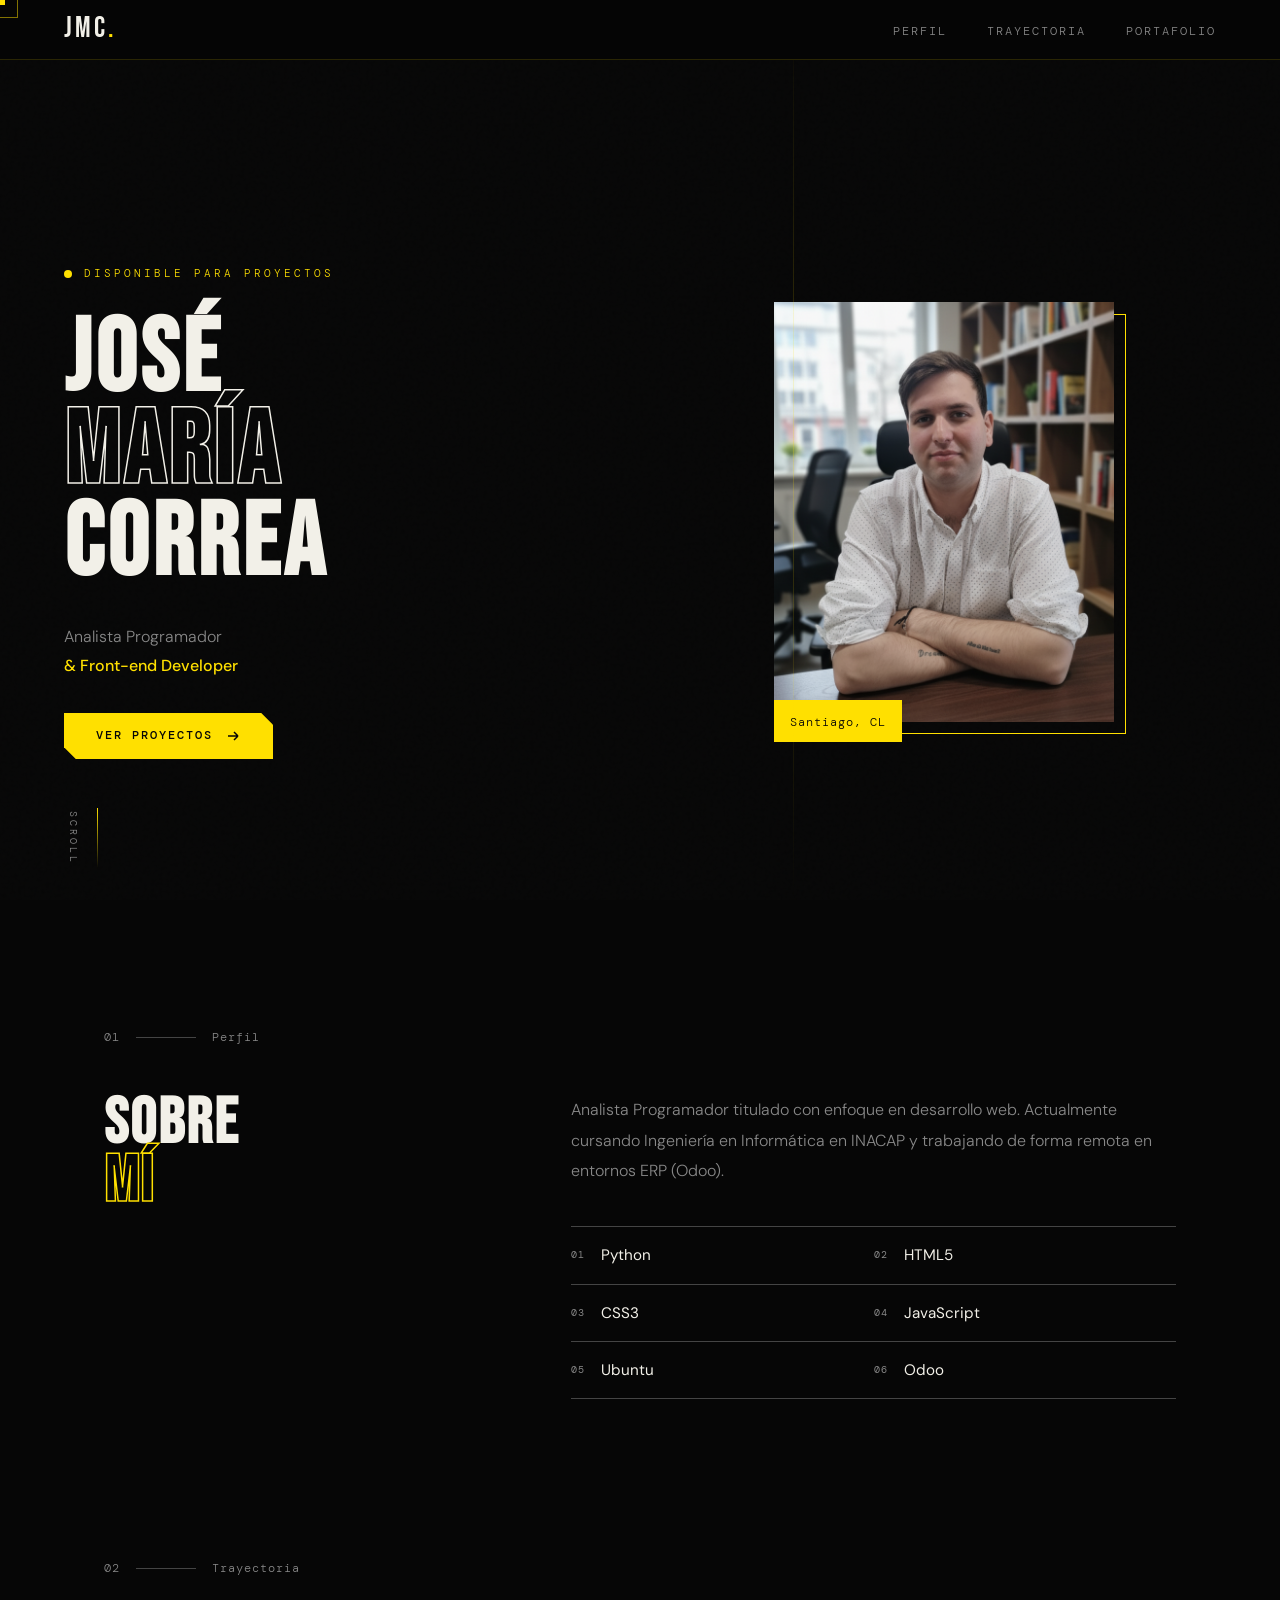
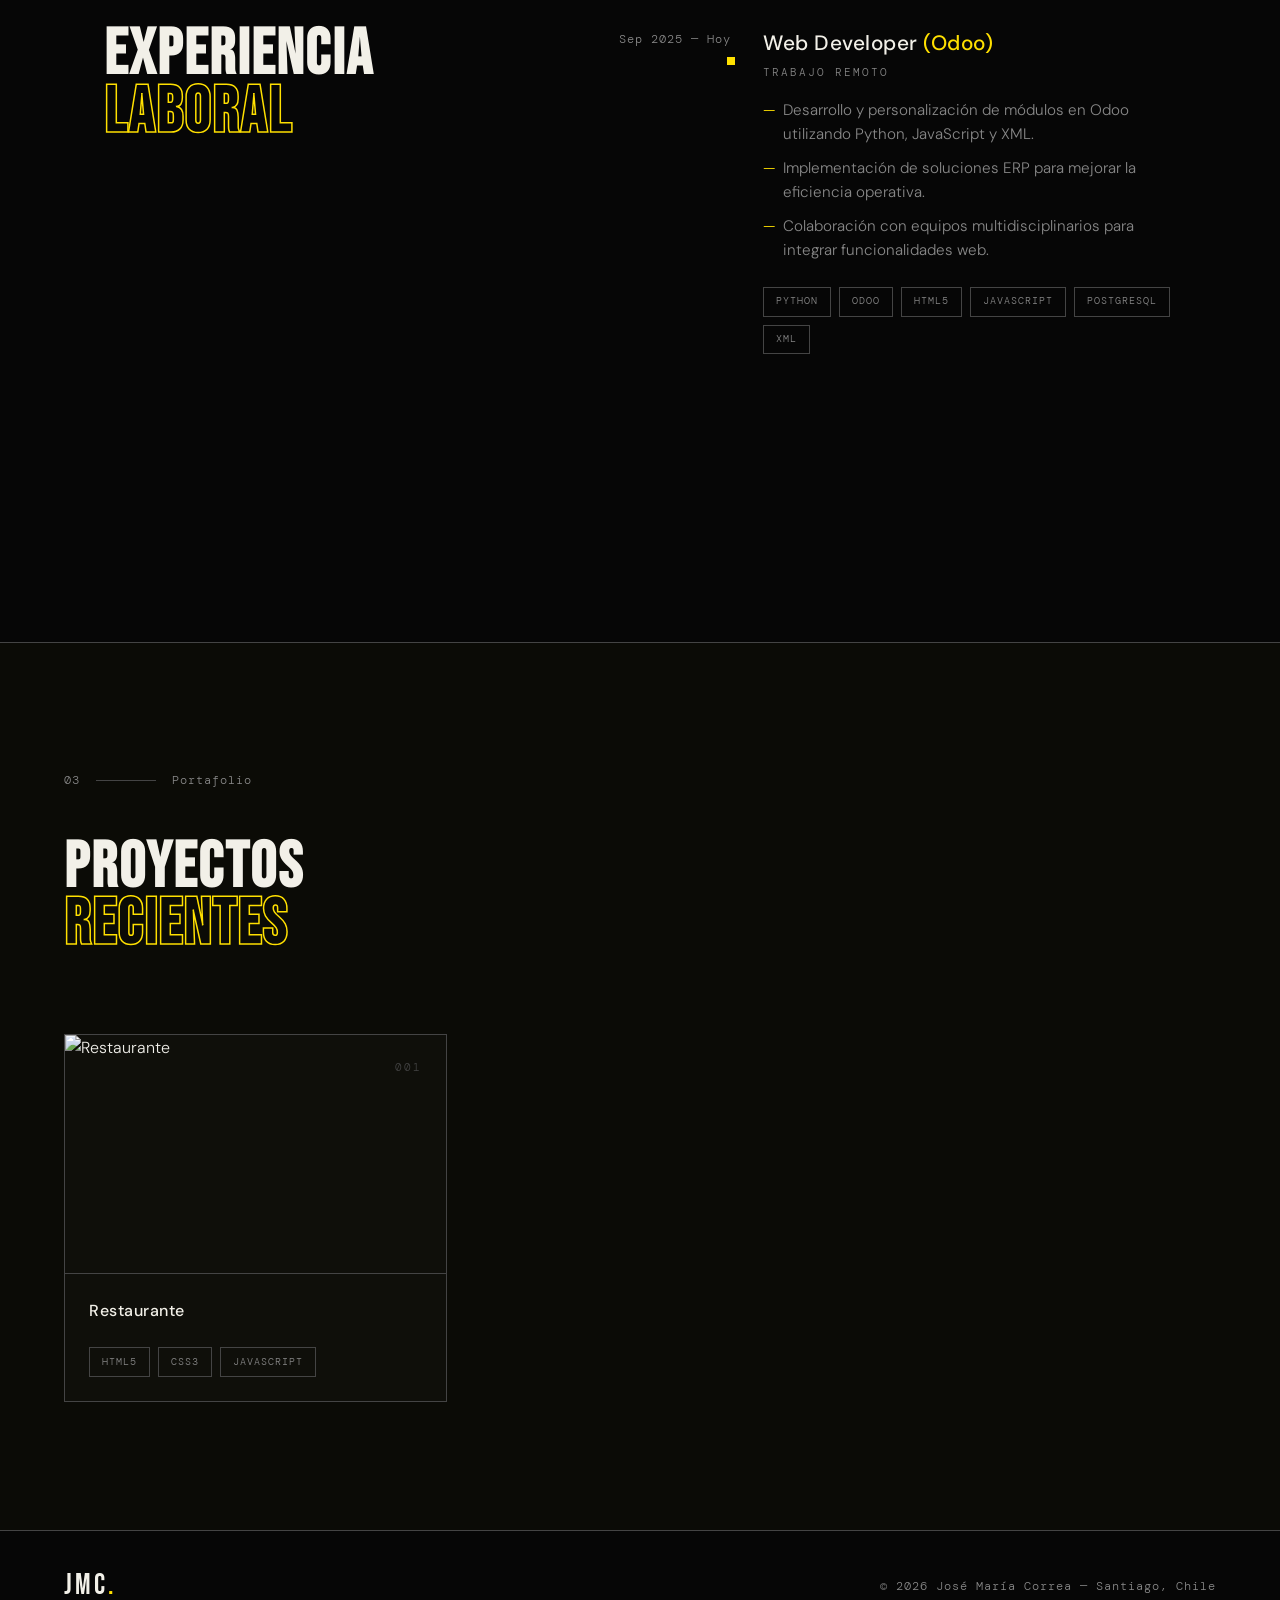
==== commit f27e3568: "Agregar modal con carrusel de imágenes para proyectos" ====
--- a/index.html
+++ b/index.html
@@ -139,18 +139,20 @@
         </div>
 
         <div class="projects-grid">
-            <article class="project-card reveal-section">
+
+            <article class="project-card reveal-section" data-project-title="Restaurante"
+                data-project-tags="HTML5,CSS3,JavaScript" data-project-images="" data-project-link="">
                 <div class="project-number mono">001</div>
                 <div class="project-img-wrap">
-                    <img src="source/screenshot-cv.png" alt="CV HTML Estructurado">
+                    <img src="" alt="Restaurante">
                     <div class="project-overlay">
                         <span>Ver proyecto</span>
                     </div>
                 </div>
                 <div class="project-info">
-                    <h3>CV HTML Estructurado</h3>
+                    <h3>Restaurante</h3>
                     <div class="tags">
-                        <span>HTML5</span><span>CSS3</span>
+                        <span>HTML5</span><span>CSS3</span><span>JavaScript</span>
                     </div>
                 </div>
             </article>
@@ -165,6 +167,58 @@
         </div>
     </footer>
 
+    <!-- MODAL DE PROYECTO -->
+    <div class="project-modal" id="projectModal">
+        <div class="modal-overlay"></div>
+        <div class="modal-content">
+            <button class="modal-close" aria-label="Cerrar">
+                <svg width="24" height="24" viewBox="0 0 24 24" fill="none">
+                    <path d="M18 6L6 18M6 6L18 18" stroke="currentColor" stroke-width="2" stroke-linecap="round" />
+                </svg>
+            </button>
+
+            <div class="modal-body">
+                <!-- Carrusel de imágenes -->
+                <div class="carousel-container">
+                    <div class="carousel-wrapper">
+                        <div class="carousel-slides" id="carouselSlides">
+                            <!-- Las imágenes se cargarán dinámicamente -->
+                        </div>
+                    </div>
+                    <button class="carousel-btn carousel-prev" aria-label="Anterior">
+                        <svg width="24" height="24" viewBox="0 0 24 24" fill="none">
+                            <path d="M15 18L9 12L15 6" stroke="currentColor" stroke-width="2" stroke-linecap="round"
+                                stroke-linejoin="round" />
+                        </svg>
+                    </button>
+                    <button class="carousel-btn carousel-next" aria-label="Siguiente">
+                        <svg width="24" height="24" viewBox="0 0 24 24" fill="none">
+                            <path d="M9 18L15 12L9 6" stroke="currentColor" stroke-width="2" stroke-linecap="round"
+                                stroke-linejoin="round" />
+                        </svg>
+                    </button>
+                    <div class="carousel-indicators" id="carouselIndicators">
+                        <!-- Los indicadores se cargarán dinámicamente -->
+                    </div>
+                </div>
+
+                <!-- Información del proyecto -->
+                <div class="modal-info">
+                    <h2 class="modal-title" id="modalTitle"></h2>
+                    <div class="modal-tags" id="modalTags">
+                        <!-- Las tecnologías se cargarán dinámicamente -->
+                    </div>
+                    <a href="#" class="modal-cta-btn" id="modalProjectLink" target="_blank">
+                        <span>Ir al proyecto</span>
+                        <svg width="16" height="16" viewBox="0 0 16 16" fill="none">
+                            <path d="M3 8H13M13 8L9 4M13 8L9 12" stroke="currentColor" stroke-width="1.5" />
+                        </svg>
+                    </a>
+                </div>
+            </div>
+        </div>
+    </div>
+
     <script src="main.js"></script>
 </body>
 
--- a/style.css
+++ b/style.css
@@ -827,4 +827,289 @@
     .cursor-follower {
         display: none;
     }
+}
+
+/* MODAL DE PROYECTO */
+.project-modal {
+    position: fixed;
+    top: 0;
+    left: 0;
+    width: 100%;
+    height: 100%;
+    z-index: 9999;
+    display: none;
+    align-items: center;
+    justify-content: center;
+    padding: 2rem;
+}
+
+.project-modal.active {
+    display: flex;
+}
+
+.modal-overlay {
+    position: absolute;
+    top: 0;
+    left: 0;
+    width: 100%;
+    height: 100%;
+    background: rgba(6, 6, 6, 0.95);
+    backdrop-filter: blur(8px);
+    animation: fadeIn 0.3s ease;
+}
+
+.modal-content {
+    position: relative;
+    width: 100%;
+    max-width: 1000px;
+    max-height: 90vh;
+    background: var(--black);
+    border: 1px solid var(--grey-light);
+    border-radius: 8px;
+    overflow-y: auto;
+    animation: modalSlideUp 0.4s var(--transition);
+    z-index: 1;
+}
+
+.modal-close {
+    position: absolute;
+    top: 1.5rem;
+    right: 1.5rem;
+    width: 40px;
+    height: 40px;
+    background: transparent;
+    border: 1px solid var(--grey-light);
+    border-radius: 50%;
+    color: var(--white);
+    cursor: pointer;
+    display: flex;
+    align-items: center;
+    justify-content: center;
+    transition: all 0.3s ease;
+    z-index: 10;
+}
+
+.modal-close:hover {
+    background: var(--yellow);
+    color: var(--black);
+    border-color: var(--yellow);
+    transform: rotate(90deg);
+}
+
+.modal-body {
+    padding: 2rem;
+}
+
+/* CARRUSEL */
+.carousel-container {
+    position: relative;
+    width: 100%;
+    margin-bottom: 2rem;
+    border-radius: 8px;
+    overflow: hidden;
+    background: var(--grey-light);
+}
+
+.carousel-wrapper {
+    position: relative;
+    width: 100%;
+    aspect-ratio: 16 / 9;
+    overflow: hidden;
+}
+
+.carousel-slides {
+    display: flex;
+    transition: transform 0.5s var(--transition);
+    height: 100%;
+}
+
+.carousel-slide {
+    min-width: 100%;
+    height: 100%;
+    display: flex;
+    align-items: center;
+    justify-content: center;
+}
+
+.carousel-slide img {
+    width: 100%;
+    height: 100%;
+    object-fit: contain;
+}
+
+.carousel-btn {
+    position: absolute;
+    top: 50%;
+    transform: translateY(-50%);
+    width: 50px;
+    height: 50px;
+    background: rgba(6, 6, 6, 0.7);
+    border: 1px solid var(--grey-light);
+    border-radius: 50%;
+    color: var(--white);
+    cursor: pointer;
+    display: flex;
+    align-items: center;
+    justify-content: center;
+    transition: all 0.3s ease;
+    z-index: 5;
+}
+
+.carousel-btn:hover {
+    background: var(--yellow);
+    color: var(--black);
+    border-color: var(--yellow);
+}
+
+.carousel-prev {
+    left: 1rem;
+}
+
+.carousel-next {
+    right: 1rem;
+}
+
+.carousel-indicators {
+    position: absolute;
+    bottom: 1rem;
+    left: 50%;
+    transform: translateX(-50%);
+    display: flex;
+    gap: 0.5rem;
+    z-index: 5;
+}
+
+.carousel-indicator {
+    width: 8px;
+    height: 8px;
+    border-radius: 50%;
+    background: rgba(255, 255, 255, 0.5);
+    border: none;
+    cursor: pointer;
+    transition: all 0.3s ease;
+}
+
+.carousel-indicator.active {
+    background: var(--yellow);
+    width: 24px;
+    border-radius: 4px;
+}
+
+/* INFORMACIÓN DEL MODAL */
+.modal-info {
+    text-align: center;
+}
+
+.modal-title {
+    font-family: var(--font-display);
+    font-size: 2.5rem;
+    letter-spacing: 2px;
+    margin-bottom: 1.5rem;
+    color: var(--white);
+}
+
+.modal-tags {
+    display: flex;
+    justify-content: center;
+    flex-wrap: wrap;
+    gap: 0.75rem;
+    margin-bottom: 2rem;
+}
+
+.modal-tags span {
+    padding: 0.5rem 1rem;
+    background: var(--yellow-dim);
+    border: 1px solid var(--yellow);
+    border-radius: 20px;
+    font-family: var(--font-mono);
+    font-size: 0.85rem;
+    color: var(--yellow);
+}
+
+.modal-cta-btn {
+    display: inline-flex;
+    align-items: center;
+    gap: 0.75rem;
+    padding: 1rem 2rem;
+    background: var(--yellow);
+    color: var(--black);
+    font-family: var(--font-mono);
+    font-size: 0.95rem;
+    font-weight: 500;
+    text-decoration: none;
+    text-transform: uppercase;
+    letter-spacing: 1px;
+    border-radius: 4px;
+    transition: all 0.3s ease;
+}
+
+.modal-cta-btn:hover {
+    background: var(--white);
+    transform: translateY(-2px);
+    box-shadow: 0 10px 30px rgba(255, 224, 0, 0.3);
+}
+
+.modal-cta-btn svg {
+    transition: transform 0.3s ease;
+}
+
+.modal-cta-btn:hover svg {
+    transform: translateX(4px);
+}
+
+@keyframes fadeIn {
+    from {
+        opacity: 0;
+    }
+
+    to {
+        opacity: 1;
+    }
+}
+
+@keyframes modalSlideUp {
+    from {
+        opacity: 0;
+        transform: translateY(30px);
+    }
+
+    to {
+        opacity: 1;
+        transform: translateY(0);
+    }
+}
+
+/* RESPONSIVE MODAL */
+@media (max-width: 768px) {
+    .project-modal {
+        padding: 1rem;
+    }
+
+    .modal-body {
+        padding: 1.5rem;
+    }
+
+    .modal-close {
+        top: 1rem;
+        right: 1rem;
+        width: 36px;
+        height: 36px;
+    }
+
+    .modal-title {
+        font-size: 2rem;
+    }
+
+    .carousel-btn {
+        width: 40px;
+        height: 40px;
+    }
+
+    .carousel-prev {
+        left: 0.5rem;
+    }
+
+    .carousel-next {
+        right: 0.5rem;
+    }
 }
